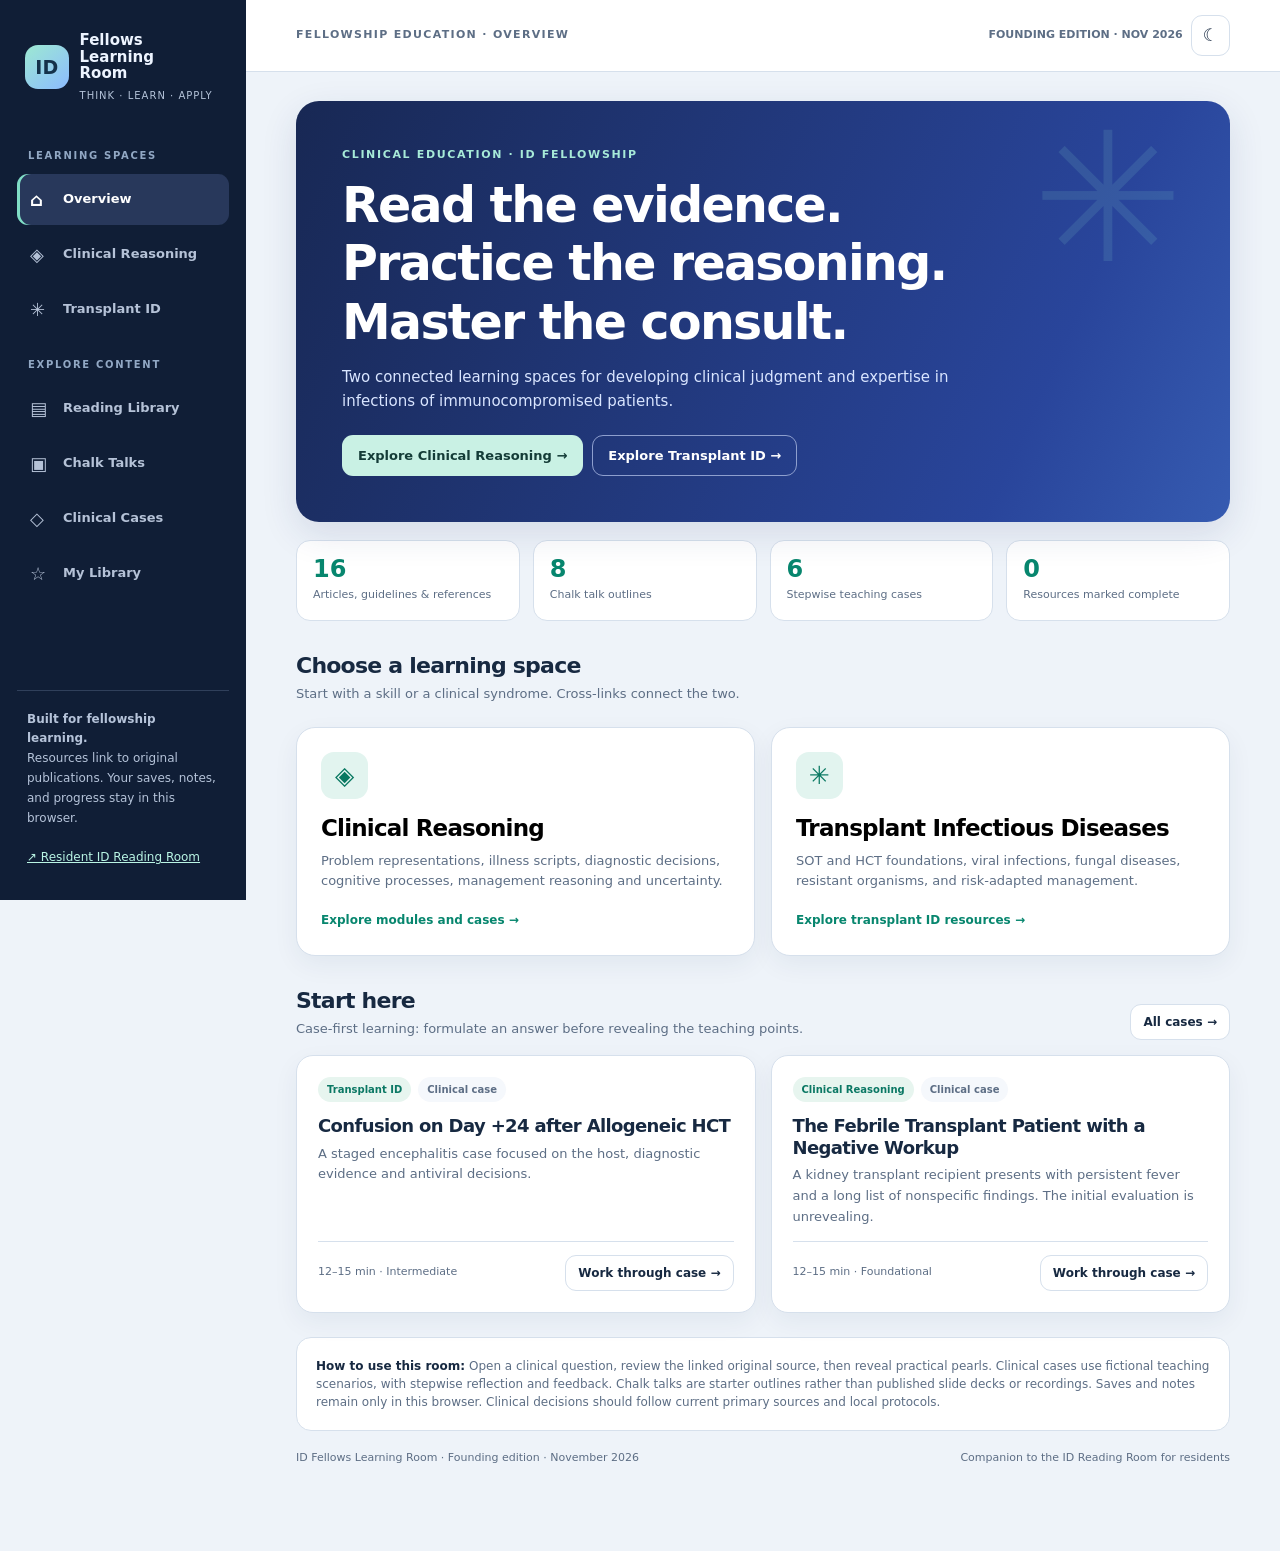
==== fellows/index.html @ 575042a5 "Add initial ID Fellows Learning Room with clinical reasoning and transplant ID" ====
<!doctype html>
<html lang="en">
<head>
<meta charset="utf-8"><meta name="viewport" content="width=device-width,initial-scale=1">
<meta name="description" content="An interactive clinical reasoning and transplant infectious diseases learning room for ID fellows.">
<meta name="color-scheme" content="light dark">
<title>ID Fellows Learning Room</title>
<style>
:root{--bg:#eef3f9;--card:#fff;--soft:#f5f8fc;--line:#d6e0ec;--ink:#172941;--muted:#5d6e85;--navy:#101e36;--nav2:#28385b;--blue:#3656d7;--green:#07866e;--shadow:0 9px 26px rgba(24,48,91,.06);color-scheme:light}
body.dark{--bg:#0b1424;--card:#14233a;--soft:#1b2d46;--line:#2e415c;--ink:#f0f6ff;--muted:#adbbce;--blue:#a7b7ff;--green:#76d9c3;color-scheme:dark}
*{box-sizing:border-box}body{margin:0;background:var(--bg);color:var(--ink);font:15px/1.5 ui-sans-serif,system-ui,-apple-system,"Segoe UI",sans-serif}
button,input,select,textarea{font:inherit}button{cursor:pointer}button:focus-visible,a:focus-visible,input:focus-visible,select:focus-visible,textarea:focus-visible{outline:3px solid #e9aa39;outline-offset:3px}a{color:inherit;text-decoration:none}p{line-height:1.6}h1,h2,h3{line-height:1.2;letter-spacing:-.035em}small,.muted{color:var(--muted)}.app{display:flex;min-height:100vh}
nav.sidebar{position:sticky;top:0;height:100vh;overflow-y:auto;width:246px;flex:0 0 246px;background:var(--navy);color:#edf4ff;padding:28px 17px;display:flex;flex-direction:column}
.brand{display:flex;align-items:center;gap:11px;padding:4px 8px 25px}.brandmark{display:grid;place-items:center;width:44px;height:44px;border-radius:13px;background:linear-gradient(140deg,#9de9d2,#8cbbff);color:#15324a;font-size:19px;font-weight:900}.brand strong{font-size:15px;display:block;line-height:1.1}.brand small{display:block;font-size:10px;letter-spacing:.1em;margin-top:6px;color:#b4c3d9}.navcap{margin:20px 11px 9px;font-size:10px;color:#92a8c4;text-transform:uppercase;letter-spacing:.17em;font-weight:850}.navbtn{display:flex;align-items:center;gap:12px;padding:12px 13px;border:0;border-radius:11px;background:transparent;color:#b5c2d7;width:100%;text-align:left;margin:2px 0;font-weight:650;font-size:13px}.navbtn:hover{background:#1c304d;color:#fff}.navbtn.active{background:var(--nav2);color:#fff;box-shadow:inset 3px 0 0 #80dec6}.navbtn .ico{font-size:18px;width:21px}.sidefoot{margin-top:auto;border-top:1px solid #30405b;padding:19px 10px 4px;color:#b5c3d9;font-size:12px;line-height:1.65}.sidefoot a{color:#b9f5e4;text-decoration:underline}
.main{min-width:0;flex:1}.topbar{height:72px;display:flex;align-items:center;justify-content:space-between;padding:0 clamp(20px,4vw,50px);background:var(--card);border-bottom:1px solid var(--line);gap:12px}.overline{font-size:11px;letter-spacing:.12em;text-transform:uppercase;font-weight:850;color:var(--muted)}.topright{display:flex;gap:8px;align-items:center}.btn{border:1px solid transparent;border-radius:11px;background:#3258d7;color:white;padding:10px 15px;min-height:40px;font-weight:750;font-size:13px;display:inline-flex;align-items:center;gap:7px;justify-content:center}.btn:hover{filter:brightness(1.07)}.btn.secondary{background:var(--card);color:var(--ink);border-color:var(--line)}.btn.mint{background:#c9f1e4;color:#143c37}.btn.small{font-size:12px;padding:8px 12px;min-height:35px}.iconbtn{padding:7px 11px;background:var(--card);border:1px solid var(--line);color:var(--ink);border-radius:11px;font-size:17px}.content{max-width:1400px;margin:auto;padding:29px clamp(20px,4vw,50px) 85px}
.hero{border-radius:23px;padding:clamp(28px,4vw,46px);background:linear-gradient(114deg,#182854,#29459b 78%,#365bb1);color:#fff;position:relative;overflow:hidden;box-shadow:0 12px 36px rgba(30,48,105,.12)}.hero:after{content:"✳";font-size:180px;position:absolute;right:5%;top:2%;color:rgba(145,241,211,.12);line-height:1}.hero>*{position:relative;z-index:1}.eyebrow{font-size:11px;text-transform:uppercase;letter-spacing:.15em;font-weight:800;color:#a7ead8}.hero h1{font-size:clamp(30px,4vw,49px);margin:13px 0 12px;max-width:710px}.hero p{color:#d9e5ff;font-size:15px;max-width:640px;margin:0 0 22px}.hero .actions{display:flex;gap:9px;flex-wrap:wrap}.sectionhead{display:flex;align-items:flex-end;justify-content:space-between;gap:12px;margin:32px 0 15px}.sectionhead h2{margin:0;font-size:22px}.sectionhead p{margin:5px 0 0;font-size:13px;color:var(--muted)}.tracks{display:grid;grid-template-columns:repeat(2,minmax(0,1fr));gap:16px;margin-top:22px}.track{background:var(--card);border:1px solid var(--line);border-radius:19px;padding:24px;text-align:left;box-shadow:var(--shadow)}.track:hover,.item:hover{border-color:#8bd3c4;transform:translateY(-2px)}.track .symbol{display:grid;place-items:center;border-radius:13px;background:#e2f4ef;color:#087861;width:47px;height:47px;font-size:25px;margin-bottom:16px}.track h2{margin:0 0 8px;font-size:23px}.track p{margin:0 0 16px;font-size:13px;color:var(--muted)}.track span.last{font-size:12px;font-weight:750;color:var(--green)}
.quick{display:grid;grid-template-columns:repeat(4,minmax(0,1fr));gap:13px;margin-top:18px}.quick .q{border:1px solid var(--line);background:var(--card);border-radius:14px;padding:16px}.q strong{font-size:24px;display:block;color:var(--green);line-height:1}.q small{font-size:11px;display:block;margin-top:6px}.grid{display:grid;grid-template-columns:repeat(2,minmax(0,1fr));gap:15px}.item{background:var(--card);border:1px solid var(--line);border-radius:17px;padding:21px;display:flex;flex-direction:column;box-shadow:var(--shadow);transition:.15s}.tags{display:flex;flex-wrap:wrap;gap:7px;align-items:center}.tag{font-size:10px;font-weight:800;border-radius:30px;background:#e7f5ef;color:#0b7864;padding:5px 9px}.tag.neutral{background:var(--soft);color:var(--muted)}body.dark .tag{background:#164439;color:#a3e9d5}body.dark .tag.neutral{background:#273953;color:#bdcde3}.item h3{font-size:18px;margin:13px 0 7px}.item p{font-size:13px;color:var(--muted);margin:0 0 13px;flex:1}.item .bottom{padding-top:13px;border-top:1px solid var(--line);display:flex;align-items:center;justify-content:space-between;gap:10px}.item .bottom small{font-size:11px}.item .bottom button{white-space:nowrap}.pagehead{margin:7px 0 24px}.pagehead h1{font-size:34px;margin:8px 0}.pagehead p{font-size:14px;color:var(--muted);max-width:750px}.toolbar{background:var(--card);border:1px solid var(--line);border-radius:15px;padding:14px;display:flex;flex-wrap:wrap;gap:10px;margin:0 0 18px}.search{min-width:200px;flex:1;background:var(--soft);border:1px solid var(--line);border-radius:10px;padding:11px 13px;color:var(--ink)}select{background:var(--card);border:1px solid var(--line);border-radius:10px;padding:10px;color:var(--ink);max-width:100%}.topiclist{display:flex;gap:9px;flex-wrap:wrap;margin:0 0 19px}.topicpill{border:1px solid var(--line);border-radius:999px;padding:8px 12px;background:var(--card);color:var(--ink);font-size:12px;font-weight:700}.topicpill.active{border-color:#87d8c6;background:#e0f4ee;color:#096a59}.notice{background:var(--card);border:1px solid var(--line);border-radius:15px;padding:19px;margin-top:24px;font-size:12px;color:var(--muted)}.notice strong{color:var(--ink)}.foot{display:flex;gap:10px;justify-content:space-between;margin-top:19px;font-size:11px;color:var(--muted);flex-wrap:wrap}
.overlay{position:fixed;inset:0;background:rgba(8,17,34,.66);z-index:80;display:none;align-items:center;justify-content:center;padding:16px}.overlay.show{display:flex}.dialog{width:min(790px,100%);max-height:94vh;display:flex;flex-direction:column;overflow:hidden;background:var(--card);border-radius:23px;border:1px solid var(--line);box-shadow:0 26px 90px rgba(0,0,0,.25)}.dialoghead{display:flex;justify-content:space-between;gap:14px;padding:23px 26px;border-bottom:1px solid var(--line)}.dialoghead h2{font-size:25px;margin:10px 0 0}.close{align-self:flex-start;background:var(--soft);color:var(--ink);font-size:22px;border:1px solid var(--line);border-radius:10px;width:38px;height:38px}.dialogbody{padding:25px 26px;overflow:auto}.dialogfoot{padding:14px 26px;display:flex;gap:9px;flex-wrap:wrap;border-top:1px solid var(--line)}.dialogfoot .push{flex:1}.boxnote{border-left:4px solid #4a68de;background:var(--soft);padding:17px 18px;margin:0 0 18px;border-radius:10px}.boxnote strong{color:var(--green);display:block;margin-bottom:6px;font-size:11px;text-transform:uppercase;letter-spacing:.1em}.boxnote p{margin:0;font-size:14px;color:var(--ink);font-weight:660}.subsection{margin:18px 0}.subsection h3{font-size:15px;margin:0 0 8px}.subsection p,.subsection li{font-size:13px;color:var(--muted);line-height:1.7}.pearl{padding:16px 18px;border:1px solid #9cdbcf;border-radius:13px;background:var(--soft);margin:13px 0}.pearl p{margin:6px 0;font-size:13px}.answer{white-space:pre-wrap;background:var(--soft);border:1px solid var(--line);padding:17px;border-radius:13px;font-size:14px;line-height:1.7;margin-top:14px}.caseinfo{font-size:14px;line-height:1.7;color:var(--ink);margin:12px 0 18px}.notes{display:block;width:100%;min-height:90px;resize:vertical;border:1px solid var(--line);background:var(--soft);color:var(--ink);padding:12px;border-radius:11px;margin-top:8px}.hint{font-size:11px;color:var(--muted);margin-top:7px}.empty{border:1px dashed var(--line);border-radius:14px;background:var(--card);padding:30px;color:var(--muted);grid-column:1/-1;text-align:center}.mobilemenu{display:none}ul{padding-left:22px}
@media(max-width:1050px){nav.sidebar{width:206px;flex-basis:206px}.quick{grid-template-columns:repeat(2,1fr)}}
@media(max-width:760px){nav.sidebar{position:fixed;z-index:40;left:0;transform:translateX(-100%);transition:transform .2s;width:260px;box-shadow:10px 0 40px #0c183065}nav.sidebar.open{transform:translateX(0)}.mobilemenu{display:inline-flex}.topbar{height:65px}.grid,.tracks{grid-template-columns:1fr}.content{padding:21px 17px 70px}.dialoghead,.dialogbody,.dialogfoot{padding:17px}.topbar .overline{font-size:10px}.hero h1{font-size:31px}.quick{gap:9px}.q{padding:13px}.pagehead h1{font-size:29px}}
</style>
</head>
<body>
<div class="app">
<nav class="sidebar" id="sidebar" aria-label="Main navigation">
 <a class="brand" href="#" data-nav="home"><span class="brandmark">ID</span><span><strong>Fellows Learning<br>Room</strong><small>THINK · LEARN · APPLY</small></span></a>
 <div class="navcap">Learning spaces</div>
 <button class="navbtn active" data-nav="home"><span class="ico">⌂</span>Overview</button>
 <button class="navbtn" data-nav="cr"><span class="ico">◈</span>Clinical Reasoning</button>
 <button class="navbtn" data-nav="tid"><span class="ico">✳</span>Transplant ID</button>
 <div class="navcap">Explore content</div>
 <button class="navbtn" data-nav="library"><span class="ico">▤</span>Reading Library</button>
 <button class="navbtn" data-nav="talks"><span class="ico">▣</span>Chalk Talks</button>
 <button class="navbtn" data-nav="cases"><span class="ico">◇</span>Clinical Cases</button>
 <button class="navbtn" data-nav="saved"><span class="ico">☆</span>My Library</button>
 <div class="sidefoot"><strong>Built for fellowship learning.</strong><br>Resources link to original publications. Your saves, notes, and progress stay in this browser.<br><br><a href="../" target="_blank" rel="noopener">↗ Resident ID Reading Room</a></div>
</nav>
<div class="main">
 <header class="topbar">
  <div style="display:flex;align-items:center;gap:12px"><button class="iconbtn mobilemenu" id="menu" aria-label="Open menu">☰</button><span class="overline" id="toplabel">Fellowship education · Overview</span></div>
  <div class="topright"><span class="overline" style="letter-spacing:0">FOUNDING EDITION · NOV 2026</span><button class="iconbtn" id="theme" aria-label="Toggle light or dark mode" title="Toggle theme">☾</button></div>
 </header>
 <main class="content" id="content"></main>
</div>
</div>
<div class="overlay" id="overlay" role="presentation"><section class="dialog" role="dialog" aria-modal="true" aria-labelledby="modaltitle"><header class="dialoghead"><div><div class="tags" id="modaltags"></div><h2 id="modaltitle"></h2></div><button class="close" id="close" aria-label="Close">×</button></header><div class="dialogbody" id="modalbody"></div><footer class="dialogfoot" id="modalfoot"></footer></section></div>
<script>
(function(){
"use strict";
var R=[
{id:"r1",track:"cr",type:"Article",topic:"Foundations",title:"Educational Strategies to Promote Clinical Diagnostic Reasoning",source:"NEJM · Bowen · 2006",year:"2006",url:"https://www.nejm.org/doi/full/10.1056/nejmra054782",question:"How can clinical teachers make diagnostic reasoning visible during rounds?",mission:"Identify two ways to surface an expert's thought process rather than just provide the final diagnosis.",pearls:["Teaching the answer is not the same as teaching the reasoning that led to it.","Ask learners to make discriminating findings and hypothesis updates explicit."]},
{id:"r2",track:"cr",type:"Article",topic:"Problem representation",title:"Teaching Clinical Reasoning: A Case-Based Illness Script Worksheet Approach",source:"MedEdPORTAL · 2019",year:"2019",url:"https://pmc.ncbi.nlm.nih.gov/articles/PMC6464440/",question:"What makes a one-liner useful for generating a differential rather than just summarizing data?",mission:"Look for the use of semantic qualifiers and how an illness-script worksheet changes case discussion.",pearls:["Use qualifiers such as acute versus subacute, focal versus diffuse, and immunocompetent versus immunocompromised.","A strong problem representation prioritizes discriminating information over exhaustive detail."]},
{id:"r3",track:"cr",type:"Article",topic:"Teaching reasoning",title:"Teaching Clinical Reasoning: Principles from the Literature",source:"Korean Journal of Medical Education · 2024",year:"2024",url:"https://pmc.ncbi.nlm.nih.gov/articles/PMC11150937/",question:"Which teaching strategies are likely to improve reasoning beyond simply naming cognitive biases?",mission:"Choose one teaching strategy to test during your next transplant consult discussion.",pearls:["Clinical knowledge and repeated, feedback-rich practice both matter.","The educational task is to build usable mental models, not merely memorize bias terminology."]},
{id:"r4",track:"cr",type:"Article",topic:"Management reasoning",title:"Reasoning on Rounds, Volume 2: A Framework for Teaching Management Reasoning",source:"Journal of General Internal Medicine · 2025",year:"2025",url:"https://pmc.ncbi.nlm.nih.gov/articles/PMC12045913/",question:"How does choosing a management plan differ from naming the most likely diagnosis?",mission:"Identify tradeoffs, patient preferences, action thresholds, and opportunities to reassess.",pearls:["Management reasoning includes comparing actions, risks, feasibility and monitoring.","A good management plan states both what to do now and what finding would change it."]},
{id:"r5",track:"cr",type:"Article",topic:"Foundations",title:"Clinical Reasoning in Real-World Practice: A Primer",source:"Postgraduate Medical Journal · 2025",year:"2025",url:"https://doi.org/10.1093/postmj/qgae079",question:"Where does pattern recognition help, and where might it fail in an unusual ID consult?",mission:"Compare analytic and nonanalytic reasoning using an atypical opportunistic infection.",pearls:["Illness scripts become more useful with diverse clinical experience.","When the presentation is atypical or stakes are high, deliberately broaden and test competing hypotheses."]},
{id:"r6",track:"cr",type:"Article",topic:"Teaching reasoning",title:"Consensus on the Content of Clinical Reasoning Curricula",source:"Medical Teacher · 2020",year:"2020",url:"https://doi.org/10.1080/0142159X.2020.1842343",question:"What skills deserve explicit teaching, not just exposure during clinical work?",mission:"Look for recommendations about illness scripts, structured reflection, and cases with feedback.",pearls:["Practice cases and feedback are important tools for reasoning development.","Teaching reasoning should cover knowledge structures and how decisions are revisited, not only cognitive biases."]},
{id:"t1",track:"tid",type:"Guideline",topic:"CMV",title:"Fourth International Consensus Guidelines on CMV in Solid Organ Transplantation",source:"Transplantation · 2025",year:"2025",url:"https://pmc.ncbi.nlm.nih.gov/articles/PMC12180710/",question:"How should prevention, viral-load interpretation, and treatment be personalized for a high-risk transplant recipient?",mission:"Focus on prophylaxis versus preemptive approaches, resistance evaluation and site-specific laboratory thresholds.",pearls:["CMV prevention strategy depends on donor/recipient serostatus, organ type and degree of immunosuppression.","A viral-load threshold should not be copied blindly between assays or transplant programs."]},
{id:"t2",track:"tid",type:"Guideline",topic:"BK virus",title:"Second International Consensus Guidelines on BK Polyomavirus in Kidney Transplantation",source:"Transplantation · 2024",year:"2024",url:"https://pmc.ncbi.nlm.nih.gov/articles/PMC11335089/",question:"How do you act on BK DNAemia while balancing the risk of rejection?",mission:"Focus on screening, interpretation of persistent DNAemia, and stepwise immunosuppression reduction.",pearls:["Plasma screening and trends help identify patients at risk for BK nephropathy.","Reduction of immunosuppression is central to management; reassessment must consider graft function and rejection risk."]},
{id:"t3",track:"tid",type:"Guideline",topic:"HCT / Neutropenia",title:"ECIL-10: Empiric and Targeted Antibiotics in Febrile Neutropenia",source:"Lancet Infectious Diseases · 2026",year:"2026",url:"https://pubmed.ncbi.nlm.nih.gov/41314221/",question:"When does febrile neutropenia require broader empiric coverage, and when can therapy be narrowed?",mission:"Identify how stability, prior resistant organisms and local epidemiology guide initial therapy.",pearls:["Choice of empiric therapy is risk-adapted, not one broad-spectrum regimen for every patient.","Reassess antibiotic breadth and duration as stability, cultures and alternative diagnoses evolve."]},
{id:"t4",track:"tid",type:"Handbook",topic:"HCT / Viruses",title:"Viral Infections after HCT and Cellular Therapy",source:"EBMT Handbook · 2024",year:"2024",url:"https://www.ncbi.nlm.nih.gov/books/NBK608315/",question:"How does immune reconstitution change viral infection risks following HCT?",mission:"Compare herpesvirus and respiratory-virus risks across the post-transplant course.",pearls:["Post-HCT timing is a starting hypothesis, not an absolute rule.","Conditioning, GVHD treatment and cellular immune recovery alter infection risk."]},
{id:"t5",track:"tid",type:"Guideline",topic:"HHV-6",title:"ECIL Guidance on HHV-6 after Hematopoietic Cell Transplantation",source:"Haematologica · 2019",year:"2019",url:"https://pmc.ncbi.nlm.nih.gov/articles/PMC6821622/",question:"What findings support HHV-6 encephalitis, and when might PCR mislead?",mission:"Review the clinical syndrome, CSF testing, and chromosomally integrated HHV-6.",pearls:["Clinical context and CNS findings matter when interpreting HHV-6 PCR.","Chromosomally integrated HHV-6 can complicate interpretation of high DNA levels."]},
{id:"t6",track:"tid",type:"Guideline",topic:"Fungal infections",title:"AST-IDCOP: Invasive Aspergillosis in Solid-Organ Transplant Recipients",source:"Clinical Transplantation · 2019",year:"2019",url:"https://pubmed.ncbi.nlm.nih.gov/30900296/",question:"What changes in diagnosing invasive aspergillosis in a lung transplant recipient?",mission:"Compare transplant-specific risk, diagnostic tests and antifungal interaction considerations.",pearls:["The sensitivity and meaning of fungal diagnostics vary by host and specimen.","Always review interactions between mold-active azoles and calcineurin inhibitors."]},
{id:"t7",track:"tid",type:"Guideline",topic:"PJP",title:"AST-IDCOP: Pneumocystis in Solid-Organ Transplantation",source:"Clinical Transplantation · 2019",year:"2019",url:"https://pubmed.ncbi.nlm.nih.gov/31077616/",question:"How do prophylaxis history and intensity of immunosuppression change your PJP differential?",mission:"Review diagnosis, prevention and the challenges of breakthrough respiratory illness.",pearls:["Review actual prophylaxis exposure and adherence, not just its presence on a medication list.","PJP risk can increase with augmented immunosuppression or rejection treatment."]},
{id:"t8",track:"tid",type:"Trial",topic:"CMV",title:"Letermovir versus Valganciclovir in High-Risk Kidney Transplant Recipients",source:"JAMA · 2023 randomized clinical trial",year:"2023",url:"https://pmc.ncbi.nlm.nih.gov/articles/PMC10245286/",question:"When is letermovir an evidence-supported alternative for CMV prophylaxis?",mission:"Review the D+/R− kidney transplant population, noninferiority outcome, and hematologic toxicity.",pearls:["This trial studied prophylaxis in D+/R− kidney transplant recipients, not treatment of active CMV disease.","Generalization to other transplant groups requires separate evidence and context."]},
{id:"t9",track:"tid",type:"Guideline",topic:"Resistant bacteria",title:"IDSA 2026 Guidance: Antimicrobial-Resistant Gram-Negative Infections",source:"IDSA · updated July 2026",year:"2026",url:"https://www.idsociety.org/practice-guideline/amr-guidance/",question:"How should prior resistance, infection source and drug exposure inform therapy in transplant recipients?",mission:"Compare evidence-based treatment choices for ESBL, AmpC, CRE and difficult-to-treat Pseudomonas.",pearls:["Interpret susceptibility in the context of infection source, drug exposure and patient physiology.","Distinguish infection from colonization before escalating to reserve agents."]},
{id:"t10",track:"tid",type:"Guideline",topic:"Respiratory viruses",title:"ECIL-10: Community-Acquired Respiratory Viruses in HCT and Hematologic Malignancy",source:"Lancet Infectious Diseases · 2025",year:"2025",url:"https://pubmed.ncbi.nlm.nih.gov/40885198/",question:"How should respiratory viral testing and management differ in a severely immunocompromised host?",mission:"Focus on diagnosis, infection control and patient-specific treatment decisions.",pearls:["Degree and type of immune suppression matter more than a generic immunocompromised label.","Infection-control and diagnostic decisions are integral to management, not afterthoughts."]}
];
var C=[
{id:"c1",track:"cr",topic:"Problem representation",title:"The Febrile Transplant Patient with a Negative Workup",difficulty:"Foundational",time:"12–15 min",intro:"A kidney transplant recipient presents with persistent fever and a long list of nonspecific findings. The initial evaluation is unrevealing.",steps:[
{info:"A 56-year-old, 5 months after kidney transplant, has 9 days of fever, fatigue, and mild diarrhea. He received T-cell–depleting treatment for rejection 4 weeks ago. Routine blood cultures are negative.",prompt:"Create a one-sentence problem representation. What features most change the pretest probability?",feedback:"The transplant type, post-transplant interval, recent augmented immunosuppression and syndrome are more discriminating than the list of routine negative tests."},
{info:"CT chest is unrevealing. CMV plasma PCR is detected at a low level. Diarrhea persists.",prompt:"Generate competing explanations and decide what this result does—and does not—establish.",feedback:"A positive plasma assay can support CMV infection but does not automatically prove tissue-invasive disease. Consider medication toxicity, other infections and the possible role of tissue assessment."},
{info:"The patient remains stable. The team asks whether to treat empirically, seek endoscopy, or observe.",prompt:"Articulate your testing and treatment thresholds and a contingency plan.",feedback:"Make explicit the consequences of delayed treatment, the strength of the evidence, feasibility of tissue diagnosis and how the plan changes if the patient worsens."}]},
{id:"c2",track:"cr",topic:"Diagnostic thresholds",title:"One Positive Test, Two Plausible Diagnoses",difficulty:"Intermediate",time:"10–12 min",intro:"A diagnostic test returns positive, but the patient does not fit the expected illness script.",steps:[
{info:"An HCT recipient with diarrhea has a positive stool PCR for an enteric organism. Symptoms began immediately after a new medication.",prompt:"Before anchoring on infection, what key details and alternative explanations matter?",feedback:"Interpret a positive molecular result against the syndrome, testing indication, background colonization and noninfectious causes."},
{info:"Symptoms persist after the medication is stopped. The patient is hemodynamically stable.",prompt:"What additional data would change the probability sufficiently to test, treat, or stop testing?",feedback:"Look for discriminating evidence: timing, severity, exposures, stool characteristics, endoscopic clues and the effect of further immunosuppression."},
{info:"A senior colleague argues that the positive test is enough.",prompt:"How would you communicate uncertainty without being indecisive?",feedback:"State the leading possibilities, what the test does and does not prove, your chosen action, and a scheduled reassessment point."}]},
{id:"c3",track:"cr",topic:"Management reasoning",title:"Broadening Antibiotics: What Decision Are We Solving?",difficulty:"Advanced",time:"12–15 min",intro:"A complicated febrile-neutropenia consultation where the diagnosis is uncertain but decisions cannot wait.",steps:[
{info:"An adult receiving induction chemotherapy has ANC <100, fever and stable blood pressure after 48 hours of antipseudomonal beta-lactam therapy. Cultures remain negative.",prompt:"Separate diagnostic reasoning from management reasoning. What decision must be made today?",feedback:"Distinguish identifying the cause of fever from selecting a safe treatment strategy given risks, existing coverage and clinical trajectory."},
{info:"The patient has no previous resistant isolates, no focal findings, and no new instability.",prompt:"What would justify escalation, and what would justify continued observation?",feedback:"Persistent fever alone is not equivalent to microbiologic failure. Assess stability, resistance risk, new localizing evidence and adverse effects."},
{info:"The attending asks for your plan in 30 seconds.",prompt:"Deliver a plan, rationale, and explicit triggers for changing it.",feedback:"State a specific action and monitoring window, and define concrete changes that would trigger repeat cultures, imaging or altered therapy."}]},
{id:"c4",track:"tid",topic:"HHV-6",title:"Confusion on Day +24 after Allogeneic HCT",difficulty:"Intermediate",time:"12–15 min",intro:"A staged encephalitis case focused on the host, diagnostic evidence and antiviral decisions.",steps:[
{info:"A 42-year-old on day +24 after allogeneic HCT develops short-term memory loss and confusion. MRI shows medial temporal signal changes.",prompt:"Name the top diagnostic hypotheses and the features that support or oppose each.",feedback:"A limbic encephalitis syndrome after HCT raises concern for HHV-6B, but HSV, metabolic causes, medication toxicity and seizures remain important."},
{info:"CSF HHV-6 DNA is detected. EEG shows temporal abnormalities.",prompt:"What else must you consider before assigning causality to the PCR?",feedback:"Evaluate clinical and imaging concordance, alternative causes, assay context and the possibility of chromosomally integrated HHV-6."},
{info:"The patient has impaired renal function and profound cytopenias.",prompt:"Explain the tradeoffs behind antiviral selection and monitoring.",feedback:"Treatment choices require attention to the risks of nephrotoxicity and marrow suppression, alongside neurologic urgency and virologic context."}]},
{id:"c5",track:"tid",topic:"CMV",title:"Breakthrough CMV after Kidney Transplantation",difficulty:"Intermediate",time:"12–15 min",intro:"A CMV prevention, diagnosis and management case with deliberate decision checkpoints.",steps:[
{info:"A CMV D+/R− kidney recipient develops fever and gastrointestinal symptoms soon after completing prophylaxis.",prompt:"How does donor/recipient serostatus shape your differential and next steps?",feedback:"D+/R− status signals higher risk of CMV. Evaluate syndrome, viral load, prior antiviral exposure and evidence for end-organ disease."},
{info:"CMV DNAemia is present and rising; the patient has leukopenia.",prompt:"What makes management more complex, and what data would guide antiviral choice?",feedback:"Consider severity, absorption, kidney function, treatment versus prophylaxis dosing, marrow toxicity and whether resistance testing is indicated."},
{info:"The team considers switching to letermovir for active disease.",prompt:"How would you appraise this proposal based on trial populations and available guidance?",feedback:"Evidence for letermovir prophylaxis cannot be automatically extrapolated to monotherapy for established CMV disease. Refer to treatment guidance and patient-specific constraints."}]},
{id:"c6",track:"tid",topic:"Fungal infections",title:"Pulmonary Nodules in Prolonged Neutropenia",difficulty:"Advanced",time:"15–18 min",intro:"Distinguish invasive molds using the host, imaging, specimens and dynamic hypothesis updating.",steps:[
{info:"A 49-year-old with AML and ANC near zero for 18 days has persistent fever and several new peripheral lung nodules.",prompt:"Build a prioritized differential before ordering more testing.",feedback:"Consider invasive aspergillosis, mucormycosis, fusariosis and nonfungal explanations; refine with prophylaxis history, exposures, exam and radiology."},
{info:"The patient develops several tender skin lesions. Bronchoscopy is being considered.",prompt:"What specimens and clinical features could help distinguish invasive mold etiologies?",feedback:"Skin lesions can offer an accessible biopsy site. Blood-culture yield, tissue histopathology and species-level identification differ among molds."},
{info:"A mold is identified while the patient is on prophylaxis.",prompt:"Construct a management plan including antifungal exposure, interactions and source of diagnostic certainty.",feedback:"Breakthrough disease requires review of the prophylactic agent, drug levels when appropriate, organism susceptibility, immunosuppression and the value of tissue diagnosis."}]}
];
var T=[
{id:"k1",track:"cr",title:"The One-Liner That Changes Your Differential",topic:"Problem representation",time:"7 min",goal:"Move from a chronological case summary to a discriminating problem representation.",outline:["Start with a 30-second deliberately overloaded case.","Circle semantic qualifiers: tempo, host, syndrome, exposures.","Rewrite the representation in one sentence.","Use the revised sentence to rank three diagnoses.","Repeat after one new finding changes the evidence."]},
{id:"k2",track:"cr",title:"Illness Scripts: Building an ID Diagnostic Library",topic:"Illness scripts",time:"8 min",goal:"Contrast multiple diagnoses through enabling conditions, pathophysiology and expected findings.",outline:["Define an illness script and knowledge encapsulation.","Compare three causes of pulmonary nodules in HCT.","Identify expected and unexpected findings.","Show how scripts evolve as evidence accumulates."]},
{id:"k3",track:"cr",title:"Testing and Treatment Thresholds",topic:"Diagnostic thresholds",time:"8 min",goal:"Explain why 'more testing' is not always the optimal next action.",outline:["Define pretest probability in a familiar consult.","Contrast a low-harm test with a risky treatment.","Map test, treat and no-action thresholds conceptually.","Apply the model to possible CMV colitis."]},
{id:"k4",track:"cr",title:"Management Reasoning Under Uncertainty",topic:"Management reasoning",time:"10 min",goal:"Build plans with actions, tradeoffs and explicit reassessment triggers.",outline:["Separate diagnosis from decision.","Identify patient goals, immediate risks and available choices.","Construct a conditional management plan.","Practice a 30-second consult recommendation."]},
{id:"k5",track:"tid",title:"The Transplant Infection Timeline",topic:"Foundations",time:"10 min",goal:"Use post-transplant timing alongside the net state of immunosuppression.",outline:["Distinguish early, intermediate and late post-SOT periods.","Overlay induction, rejection treatment and prophylaxis.","Contrast SOT with HCT immune reconstitution.","Apply the risk map to three short vignettes."]},
{id:"k6",track:"tid",title:"CMV: Prophylaxis, Preemptive Therapy and Disease",topic:"CMV",time:"10 min",goal:"Make practical CMV prevention and treatment decisions using host risk.",outline:["Start with D/R serostatus.","Contrast prophylaxis and preemptive strategies.","Interpret DNAemia in clinical context.","Distinguish prevention from treatment and discuss resistance."]},
{id:"k7",track:"tid",title:"Fungal Nodules in Neutropenia",topic:"Fungal infections",time:"9 min",goal:"Use pulmonary and skin findings to narrow the differential for mold infection.",outline:["Begin with an immunocompromised-host problem representation.","Compare aspergillosis, mucormycosis and fusariosis.","Choose specimens to reduce uncertainty.","Review antifungal drug interactions and reassessment."]},
{id:"k8",track:"tid",title:"Encephalopathy after HCT",topic:"HHV-6",time:"8 min",goal:"Build a high-stakes differential and correctly interpret HHV-6 testing.",outline:["Frame the limbic encephalitis syndrome.","Discuss timing, CSF PCR and MRI.","Address chromosomally integrated HHV-6.","Discuss antiviral toxicity tradeoffs."]}
];
var topics={cr:["Foundations","Problem representation","Illness scripts","Diagnostic thresholds","Management reasoning","Teaching reasoning"],tid:["Foundations","CMV","BK virus","HCT / Neutropenia","HCT / Viruses","HHV-6","Fungal infections","PJP","Resistant bacteria","Respiratory viruses"]};
var state={page:"home",search:"",type:"All",track:"All",topic:"All",saved:load("saved",[]),done:load("done",[]),notes:load("notes",{}),theme:load("theme","light"),modal:null,step:0,revealed:false};
var $=function(s){return document.querySelector(s)};var esc=function(s){return String(s==null?"":s).replace(/[&<>"']/g,function(c){return {"&":"&amp;","<":"&lt;",">":"&gt;",'"':"&quot;","'":"&#39;"}[c]})};
function load(k,fallback){try{var v=JSON.parse(localStorage.getItem("fellowsRoom_"+k));return v==null?fallback:v}catch(e){return fallback}}
function persist(k,v){try{localStorage.setItem("fellowsRoom_"+k,JSON.stringify(v))}catch(e){}}
function isSaved(id){return state.saved.indexOf(id)>=0}function isDone(id){return state.done.indexOf(id)>=0}
function toggle(key,id){var a=state[key];var i=a.indexOf(id);i>=0?a.splice(i,1):a.push(id);persist(key,a);if(state.modal)openItem(state.modal.kind,state.modal.id,true);else render()}
function trackname(t){return t==="cr"?"Clinical Reasoning":"Transplant ID"}function typeIcon(type){return {"Article":"↗","Guideline":"▤","Trial":"◷","Handbook":"▦"}[type]||"◈"}
function elCard(item,kind){var details=kind==="resource"?item.question:kind==="case"?item.intro:item.goal;var date=kind==="resource"?item.source:kind==="case"?item.time+" · "+item.difficulty:item.time+" · Teaching outline";return '<article class="item"><div class="tags"><span class="tag">'+esc(trackname(item.track))+'</span><span class="tag neutral">'+esc(kind==="resource"?item.type:kind==="case"?"Clinical case":"Chalk talk")+'</span></div><h3>'+esc(item.title)+'</h3><p>'+esc(details)+'</p><div class="bottom"><small>'+esc(date)+'</small><button class="btn small secondary" data-open="'+kind+":"+item.id+'">'+(kind==="resource"?"Open guide":kind==="case"?"Work through case":"View outline")+' →</button></div></article>'}
function buttons(){return '<button class="btn mint" data-nav="cr">Explore Clinical Reasoning →</button><button class="btn secondary" style="background:transparent;color:white;border-color:#8e9fce" data-nav="tid">Explore Transplant ID →</button>'}
function pagehead(title,desc){return '<div class="pagehead"><div class="eyebrow" style="color:var(--green)">ID FELLOWS LEARNING ROOM</div><h1>'+esc(title)+'</h1><p>'+esc(desc)+'</p></div>'}
function home(){var all=R.length+C.length+T.length;return '<section class="hero"><div class="eyebrow">Clinical education · ID fellowship</div><h1>Read the evidence. Practice the reasoning. Master the consult.</h1><p>Two connected learning spaces for developing clinical judgment and expertise in infections of immunocompromised patients.</p><div class="actions">'+buttons()+'</div></section><div class="quick"><div class="q"><strong>'+R.length+'</strong><small>Articles, guidelines & references</small></div><div class="q"><strong>'+T.length+'</strong><small>Chalk talk outlines</small></div><div class="q"><strong>'+C.length+'</strong><small>Stepwise teaching cases</small></div><div class="q"><strong>'+state.done.length+'</strong><small>Resources marked complete</small></div></div><div class="sectionhead"><div><h2>Choose a learning space</h2><p>Start with a skill or a clinical syndrome. Cross-links connect the two.</p></div></div><div class="tracks"><button class="track" data-nav="cr"><span class="symbol">◈</span><h2>Clinical Reasoning</h2><p>Problem representations, illness scripts, diagnostic decisions, cognitive processes, management reasoning and uncertainty.</p><span class="last">Explore modules and cases →</span></button><button class="track" data-nav="tid"><span class="symbol">✳</span><h2>Transplant Infectious Diseases</h2><p>SOT and HCT foundations, viral infections, fungal diseases, resistant organisms, and risk-adapted management.</p><span class="last">Explore transplant ID resources →</span></button></div><div class="sectionhead"><div><h2>Start here</h2><p>Case-first learning: formulate an answer before revealing the teaching points.</p></div><button class="btn small secondary" data-nav="cases">All cases →</button></div><div class="grid">'+elCard(C[3],"case")+elCard(C[0],"case")+'</div>'+notice()}
function notice(){return '<div class="notice"><strong>How to use this room:</strong> Open a clinical question, review the linked original source, then reveal practical pearls. Clinical cases use fictional teaching scenarios, with stepwise reflection and feedback. Chalk talks are starter outlines rather than published slide decks or recordings. Saves and notes remain only in this browser. Clinical decisions should follow current primary sources and local protocols.</div><div class="foot"><span>ID Fellows Learning Room · Founding edition · November 2026</span><span>Companion to the ID Reading Room for residents</span></div>'}
function filterbar(items,heading){var label=state.search;var trackopts=state.page==="library"||state.page==="cases"||state.page==="talks"||state.page==="saved";var types=state.page==="library"||state.page==="saved";return '<div class="toolbar"><input aria-label="Search learning resources" class="search" id="search" placeholder="Search topic, question, title, or keyword…" value="'+esc(label)+'">'+(trackopts?'<select id="trackfilter" aria-label="Filter learning space"><option value="All">Both learning spaces</option><option value="cr"'+(state.track==="cr"?" selected":"")+'>Clinical Reasoning</option><option value="tid"'+(state.track==="tid"?" selected":"")+'>Transplant ID</option></select>':'')+(types?'<select id="typefilter" aria-label="Filter resource type">'+["All","Article","Guideline","Trial","Handbook","Case","Chalk Talk"].map(function(v){return '<option'+(state.type===v?" selected":"")+'>'+v+'</option>'}).join("")+'</select>':'')+'</div>'}
function match(item,kind){if((state.page==="cr"||state.page==="tid")&&item.track!==state.page)return false;if(state.track!=="All"&&item.track!==state.track)return false;if(state.topic!=="All"&&item.topic!==state.topic)return false;if(state.type!=="All"&&(kind==="resource"?item.type:kind==="case"?"Case":"Chalk Talk")!==state.type)return false;var search=state.search.toLowerCase().trim();if(search){var blob=[item.title,item.topic,item.source||"",item.question||"",item.goal||"",item.intro||"",item.mission||""].join(" ").toLowerCase();if(blob.indexOf(search)<0)return false}return true}
function renderCollection(items,kind){if(!items.length)return '<div class="empty">No matching items. Try clearing the search or filters.</div>';return items.map(function(x){return elCard(x,kind)}).join("")}
function domain(domain){var cr=domain==="cr";var headline=cr?"Clinical Reasoning":"Transplant Infectious Diseases";var sub=cr?"Reasoning is a skill you can teach, practice, and deliberately improve. Move from representing problems to choosing actions under uncertainty.":"Use transplant type, immune deficits, timing, prophylaxis and microbiology to make high-stakes clinical decisions.";var tabs=topics[domain];var rr=R.filter(function(x){return match(x,"resource")});var cc=C.filter(function(x){return match(x,"case")});var tt=T.filter(function(x){return match(x,"talk")});return pagehead(headline,sub)+filterbar(R)+ '<div class="topiclist">'+['All'].concat(tabs).map(function(x){return '<button class="topicpill '+(state.topic===x?"active":"")+'" data-topic="'+esc(x)+'">'+esc(x)+'</button>'}).join("")+'</div><div class="sectionhead"><div><h2>Core reading & guidelines</h2><p>Original publications paired with questions and hidden clinical pearls.</p></div></div><div class="grid">'+renderCollection(rr,"resource")+'</div><div class="sectionhead"><div><h2>Practice with a clinical case</h2><p>Reveal evidence and reasoning feedback step by step.</p></div></div><div class="grid">'+renderCollection(cc,"case")+'</div><div class="sectionhead"><div><h2>Chalk talks</h2><p>Short teaching outlines ready to develop into slides or recordings.</p></div></div><div class="grid">'+renderCollection(tt,"talk")+'</div>'+notice()}
function collection(){var page=state.page;var lib=page==="library",casepage=page==="cases",talkpage=page==="talks",saved=page==="saved";var title=lib?"Reading Library":casepage?"Clinical Cases":talkpage?"Chalk Talks":"My Library";var desc=lib?"Curated original articles, consensus documents, guidelines and key trials, each framed by a clinical question.":casepage?"Staged fictional cases that reward hypothesis updating, not simply guessing the diagnosis.":talkpage?"Short, structured teaching outlines for fellowship conferences and consult teaching.":"Your bookmarked resources and completed items. Everything is saved locally in this browser.";var pairs=[];if(lib||saved)R.forEach(function(x){if(match(x,"resource")&&(!saved||isSaved(x.id)))pairs.push([x,"resource"])});if(casepage||saved)C.forEach(function(x){if(match(x,"case")&&(!saved||isSaved(x.id)))pairs.push([x,"case"])});if(talkpage||saved)T.forEach(function(x){if(match(x,"talk")&&(!saved||isSaved(x.id)))pairs.push([x,"talk"])});return pagehead(title,desc)+filterbar(R)+'<div class="grid">'+(pairs.length?pairs.map(function(p){return elCard(p[0],p[1])}).join(""):'<div class="empty">'+(saved?"Your library is empty. Use ☆ Save on an opened resource to add it.":"No matching resources.")+'</div>')+'</div>'+(saved?'<div style="margin-top:22px"><button class="btn secondary small" id="export">Export local learning data (JSON)</button></div>':'')+notice()}
function render(){document.body.classList.toggle("dark",state.theme==="dark");$("#theme").textContent=state.theme==="dark"?"☀":"☾";$("#toplabel").textContent="Fellowship education · "+({home:"Overview",cr:"Clinical Reasoning",tid:"Transplant ID",library:"Reading Library",talks:"Chalk Talks",cases:"Clinical Cases",saved:"My Library"}[state.page]);document.querySelectorAll(".navbtn").forEach(function(b){b.classList.toggle("active",b.dataset.nav===state.page)});$("#content").innerHTML=state.page==="home"?home():state.page==="cr"||state.page==="tid"?domain(state.page):collection();bindPage()}
function setPage(page){state.page=page;state.search="";state.track="All";state.topic="All";state.type="All";$("#sidebar").classList.remove("open");render();window.scrollTo(0,0)}
function bindPage(){document.querySelectorAll("[data-nav]").forEach(function(b){b.onclick=function(e){e.preventDefault();setPage(b.dataset.nav)}});document.querySelectorAll("[data-open]").forEach(function(b){b.onclick=function(){var p=b.dataset.open.split(":");openItem(p[0],p[1])}});document.querySelectorAll("[data-topic]").forEach(function(b){b.onclick=function(){state.topic=b.dataset.topic;render()}});var search=$("#search");if(search){search.oninput=function(){var a=search.selectionStart;state.search=search.value;render();var n=$("#search");n.focus();n.setSelectionRange(a,a)}}var t=$("#trackfilter");if(t)t.onchange=function(){state.track=t.value;render()};var f=$("#typefilter");if(f)f.onchange=function(){state.type=f.value;render()};var exp=$("#export");if(exp)exp.onclick=function(){var data={saved:state.saved,done:state.done,notes:state.notes,version:1};var blob=new Blob([JSON.stringify(data,null,2)],{type:"application/json"});var link=document.createElement("a");link.href=URL.createObjectURL(blob);link.download="id-fellows-learning-data.json";link.click();setTimeout(function(){URL.revokeObjectURL(link.href)},1000)}}
function modalParts(item,kind){return '<span class="tag">'+esc(trackname(item.track))+'</span><span class="tag neutral">'+esc(kind==="resource"?item.type:kind==="case"?"Clinical case":"Chalk talk")+'</span><span class="tag neutral">'+esc(item.topic)+'</span>'}
function openItem(kind,id,keepStep){var arr=kind==="resource"?R:kind==="case"?C:T;var item=arr.find(function(x){return x.id===id});if(!item)return;if(!keepStep){state.step=0;state.revealed=false}state.modal={kind:kind,id:id};$("#overlay").classList.add("show");document.body.style.overflow="hidden";$("#modaltags").innerHTML=modalParts(item,kind);$("#modaltitle").textContent=item.title;
var body="",foot='<span class="push"></span><button class="btn secondary small" id="saveitem">'+(isSaved(id)?"★ Saved":"☆ Save")+'</button><button class="btn secondary small" id="doneitem">'+(isDone(id)?"✓ Completed":"Mark complete")+'</button>';
if(kind==="resource"){body='<div class="muted" style="font-size:12px;margin-bottom:18px">'+esc(item.source)+'</div><div class="boxnote"><strong>Clinical Question</strong><p>'+esc(item.question)+'</p></div><section class="subsection"><h3>Reading mission</h3><p>'+esc(item.mission)+'</p></section><section class="subsection"><h3>Original source</h3><p>Read the publication before revealing the teaching points.</p><a class="btn" href="'+esc(item.url)+'" target="_blank" rel="noopener noreferrer">Read original source ↗</a></section><section class="subsection"><h3>Clinical Pearls</h3>'+(state.revealed?'<div class="pearl">'+item.pearls.map(function(p){return '<p>• '+esc(p)+'</p>'}).join("")+'</div>':'<p>Keep the takeaway hidden until after you have considered the clinical question or opened the source.</p>')+'<button class="btn small secondary" id="reveal">'+(state.revealed?"Hide Clinical Pearls":"Reveal Clinical Pearls")+'</button></section>';foot='<a class="btn small" href="'+esc(item.url)+'" target="_blank" rel="noopener noreferrer">Open publication ↗</a>'+foot}
else if(kind==="talk"){body='<div class="boxnote"><strong>Teaching objective</strong><p>'+esc(item.goal)+'</p></div><p class="muted">Suggested duration: '+esc(item.time)+'. This is an editable starter outline—not a slide deck, recording, or published chalk talk.</p><section class="subsection"><h3>Proposed teaching flow</h3><ol>'+item.outline.map(function(s){return '<li>'+esc(s)+'</li>'}).join("")+'</ol></section><section class="subsection"><h3>Reflection prompt</h3><p>What decision should the learner be able to make differently after this chalk talk?</p></section>'}
else {var step=item.steps[state.step];var key="case_"+id+"_"+state.step;body='<div class="muted" style="font-size:12px;margin-bottom:15px">'+esc(item.time)+' · '+esc(item.difficulty)+' · Stage '+(state.step+1)+' of '+item.steps.length+'</div><div class="caseinfo">'+esc(step.info)+'</div><div class="boxnote"><strong>Pause and Reason</strong><p>'+esc(step.prompt)+'</p></div><label for="casenote" style="font-weight:700;font-size:13px">Your working reasoning (private to this browser)</label><textarea class="notes" id="casenote" placeholder="Represent the problem, rank hypotheses, make a decision…"></textarea><div class="hint">No grading or forced answer. Feedback is available on demand.</div>'+(state.revealed?'<div class="answer"><strong>Faculty debrief</strong>\n'+esc(step.feedback)+'</div>':'<div style="margin-top:17px"><button class="btn small secondary" id="reveal">Reveal faculty debrief</button></div>')+(state.revealed?'<div style="margin-top:17px"><button class="btn small" id="nextstep">'+(state.step===item.steps.length-1?"Finish case":"Continue to next stage →")+'</button></div>':'');if(state.revealed)body+='<div style="margin-top:12px"><button class="btn small secondary" id="reveal">Hide feedback</button></div>';body+='<section class="subsection"><p class="muted">Synthetic educational scenario, not an actual patient record. Decisions shown are prompts rather than clinical orders.</p></section>'}
$("#modalbody").innerHTML=body;$("#modalfoot").innerHTML=foot;var save=$("#saveitem");save.onclick=function(){toggle("saved",id)};var done=$("#doneitem");done.onclick=function(){toggle("done",id)};var reveal=$("#reveal");if(reveal)reveal.onclick=function(){if(kind==="case"){var field=$("#casenote");if(field){state.notes["case_"+id+"_"+state.step]=field.value;persist("notes",state.notes)}}state.revealed=!state.revealed;openItem(kind,id,true)};var field=$("#casenote");if(field){var k="case_"+id+"_"+state.step;field.value=state.notes[k]||"";field.oninput=function(){state.notes[k]=field.value;persist("notes",state.notes)}}var next=$("#nextstep");if(next)next.onclick=function(){if(state.step===item.steps.length-1){if(!isDone(id)){state.done.push(id);persist("done",state.done)}closeModal();render()}else{state.step++;state.revealed=false;openItem(kind,id,true)}}}
function closeModal(){state.modal=null;$("#overlay").classList.remove("show");document.body.style.overflow=""}
$("#close").onclick=closeModal;$("#overlay").onclick=function(e){if(e.target===$("#overlay"))closeModal()};document.addEventListener("keydown",function(e){if(e.key==="Escape"&&state.modal)closeModal()});$("#menu").onclick=function(){$("#sidebar").classList.toggle("open")};$("#theme").onclick=function(){state.theme=state.theme==="light"?"dark":"light";persist("theme",state.theme);render()};document.querySelector(".brand").onclick=function(e){e.preventDefault();setPage("home")};render();
})();
</script>
</body></html>
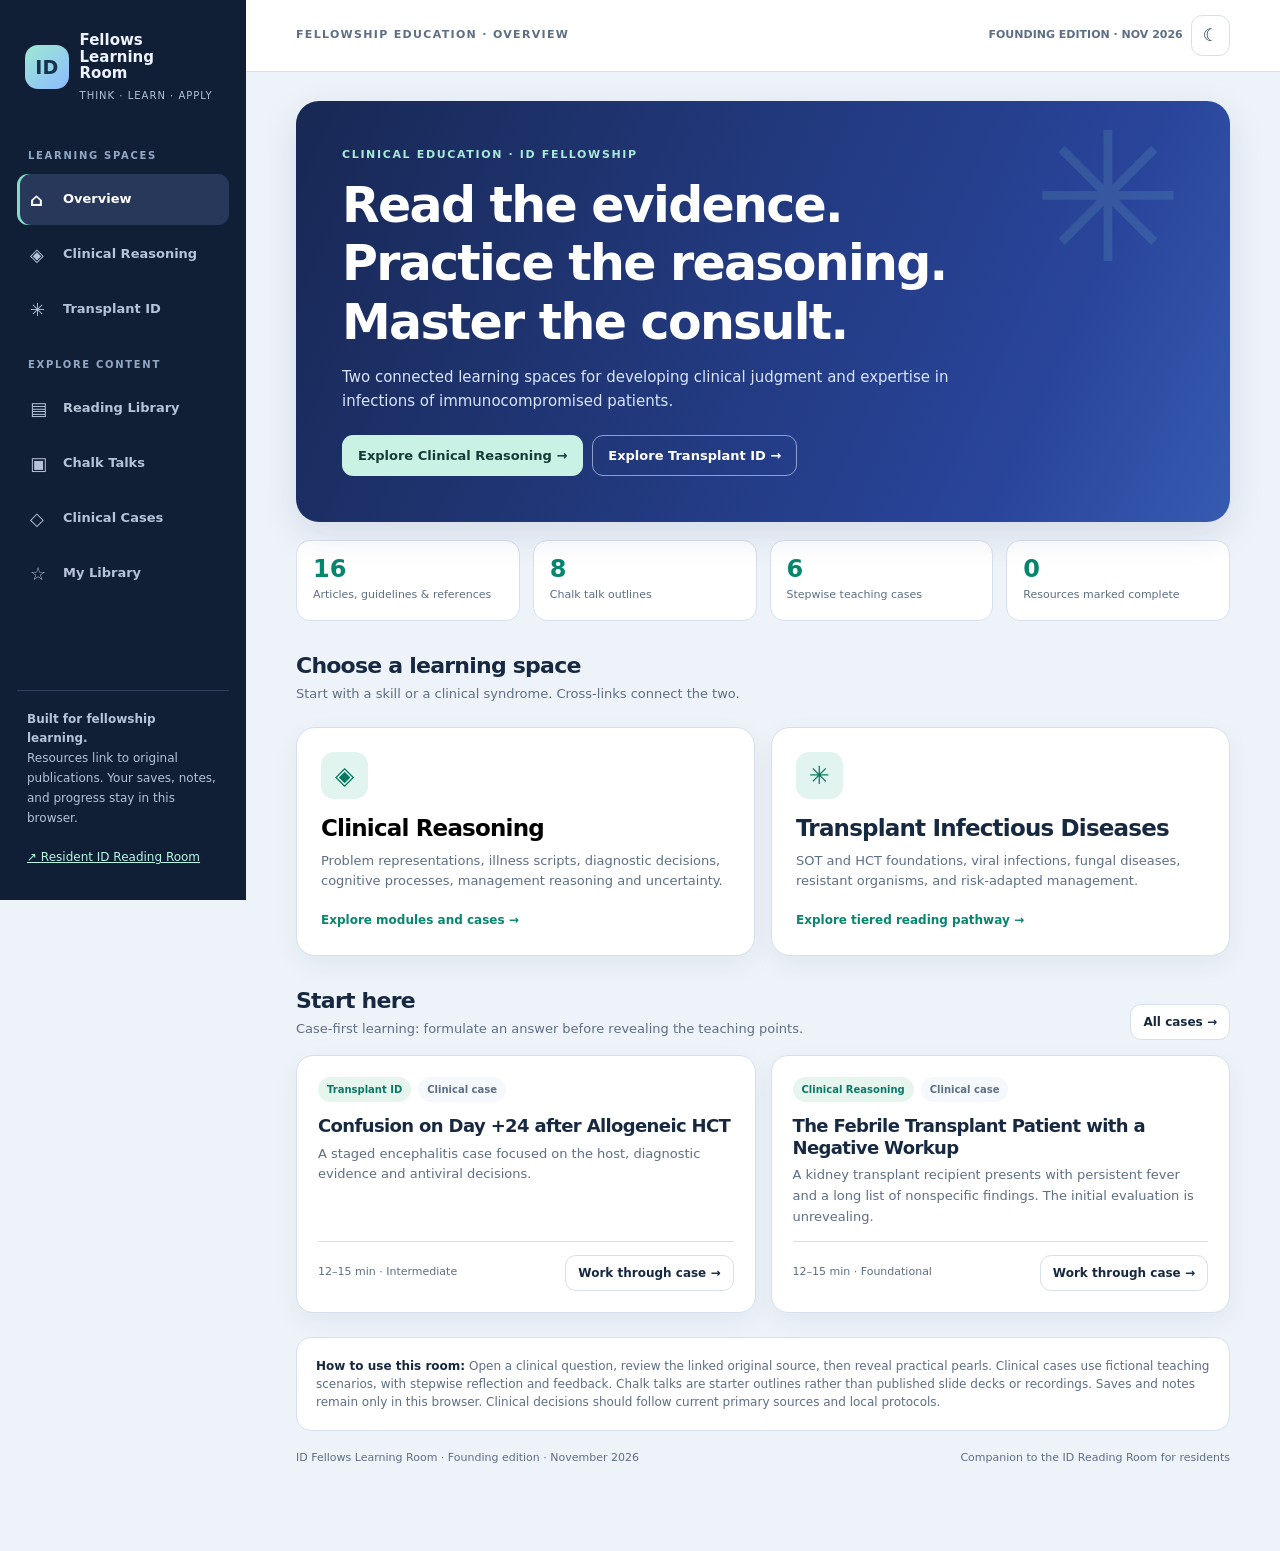
==== commit 2f270888: "Route Explore Transplant ID buttons to visible tiered reading section" ====
--- a/fellows/index.html
+++ b/fellows/index.html
@@ -18,6 +18,38 @@
 .overlay{position:fixed;inset:0;background:rgba(8,17,34,.66);z-index:80;display:none;align-items:center;justify-content:center;padding:16px}.overlay.show{display:flex}.dialog{width:min(790px,100%);max-height:94vh;display:flex;flex-direction:column;overflow:hidden;background:var(--card);border-radius:23px;border:1px solid var(--line);box-shadow:0 26px 90px rgba(0,0,0,.25)}.dialoghead{display:flex;justify-content:space-between;gap:14px;padding:23px 26px;border-bottom:1px solid var(--line)}.dialoghead h2{font-size:25px;margin:10px 0 0}.close{align-self:flex-start;background:var(--soft);color:var(--ink);font-size:22px;border:1px solid var(--line);border-radius:10px;width:38px;height:38px}.dialogbody{padding:25px 26px;overflow:auto}.dialogfoot{padding:14px 26px;display:flex;gap:9px;flex-wrap:wrap;border-top:1px solid var(--line)}.dialogfoot .push{flex:1}.boxnote{border-left:4px solid #4a68de;background:var(--soft);padding:17px 18px;margin:0 0 18px;border-radius:10px}.boxnote strong{color:var(--green);display:block;margin-bottom:6px;font-size:11px;text-transform:uppercase;letter-spacing:.1em}.boxnote p{margin:0;font-size:14px;color:var(--ink);font-weight:660}.subsection{margin:18px 0}.subsection h3{font-size:15px;margin:0 0 8px}.subsection p,.subsection li{font-size:13px;color:var(--muted);line-height:1.7}.pearl{padding:16px 18px;border:1px solid #9cdbcf;border-radius:13px;background:var(--soft);margin:13px 0}.pearl p{margin:6px 0;font-size:13px}.answer{white-space:pre-wrap;background:var(--soft);border:1px solid var(--line);padding:17px;border-radius:13px;font-size:14px;line-height:1.7;margin-top:14px}.caseinfo{font-size:14px;line-height:1.7;color:var(--ink);margin:12px 0 18px}.notes{display:block;width:100%;min-height:90px;resize:vertical;border:1px solid var(--line);background:var(--soft);color:var(--ink);padding:12px;border-radius:11px;margin-top:8px}.hint{font-size:11px;color:var(--muted);margin-top:7px}.empty{border:1px dashed var(--line);border-radius:14px;background:var(--card);padding:30px;color:var(--muted);grid-column:1/-1;text-align:center}.mobilemenu{display:none}ul{padding-left:22px}
 @media(max-width:1050px){nav.sidebar{width:206px;flex-basis:206px}.quick{grid-template-columns:repeat(2,1fr)}}
 @media(max-width:760px){nav.sidebar{position:fixed;z-index:40;left:0;transform:translateX(-100%);transition:transform .2s;width:260px;box-shadow:10px 0 40px #0c183065}nav.sidebar.open{transform:translateX(0)}.mobilemenu{display:inline-flex}.topbar{height:65px}.grid,.tracks{grid-template-columns:1fr}.content{padding:21px 17px 70px}.dialoghead,.dialogbody,.dialogfoot{padding:17px}.topbar .overline{font-size:10px}.hero h1{font-size:31px}.quick{gap:9px}.q{padding:13px}.pagehead h1{font-size:29px}}
+
+/* Transplant ID course navigation and tier-based core service reading */
+.tid-subnav{display:none;gap:3px;margin:1px 0 10px 21px;padding:4px 0 6px 11px;border-left:1px solid #49617d}
+.tid-subnav.open{display:grid}.subnavbtn{border:0;background:transparent;border-radius:9px;color:#9fb4cc;text-align:left;font-size:12px;font-weight:600;padding:9px 11px;line-height:1.35}
+.subnavbtn:hover{background:#1a2b45;color:white}.subnavbtn.active{background:#24395a;color:#b7f1df;font-weight:800}
+.tid-menu{display:grid;grid-template-columns:repeat(4,minmax(0,1fr));gap:12px;margin:12px 0 28px}
+.tid-option{position:relative;border:1px solid var(--line);border-radius:16px;padding:17px 16px;display:flex;flex-direction:column;align-items:flex-start;gap:9px;text-align:left;background:var(--card);color:var(--ink);box-shadow:var(--shadow);transition:transform .16s,border-color .16s}
+.tid-option:hover{transform:translateY(-2px);border-color:#7cccb7}.tid-option.active{background:var(--soft);border:2px solid var(--green);padding:16px 15px}
+.tid-option .ticon{font-size:21px;background:#dcf4e9;color:#087c66;padding:7px;border-radius:10px;line-height:1.4}
+.tid-option strong{font-size:13px;line-height:1.35}.tid-option small{font-size:11px;line-height:1.4}
+.tid-option.active:after{content:"●";font-size:10px;color:var(--green);position:absolute;right:13px;top:12px}
+.tier-intro{display:flex;justify-content:space-between;gap:22px;align-items:center;background:linear-gradient(115deg,#173658,#22576d);color:white;border-radius:19px;padding:24px 27px;margin:8px 0 22px}
+.tier-intro h2{font-size:24px;margin:7px 0 9px}.tier-intro p{font-size:13px;line-height:1.7;color:#e0ecf4;max-width:760px;margin:0}
+.tier-intro .tier-summary{flex:0 0 auto;text-align:center;border:1px solid #6f93a3;border-radius:13px;padding:14px 20px;background:#ffffff11}
+.tier-intro .tier-summary strong{font-size:28px;display:block;line-height:1.1}.tier-intro .tier-summary small{font-size:11px;color:#d4e8ed}
+.tier-panel{background:var(--card);border:1px solid var(--line);border-radius:19px;margin:16px 0;padding:23px 25px;box-shadow:var(--shadow)}
+.tier-heading{display:flex;gap:14px;align-items:flex-start;justify-content:space-between;flex-wrap:wrap}
+.tier-kicker{display:inline-block;background:#e4f5ee;color:#107c66;font-weight:850;font-size:10px;letter-spacing:.08em;text-transform:uppercase;padding:5px 10px;border-radius:999px;margin-bottom:8px}
+.tier-panel h3{font-size:21px;margin:0 0 7px}.tier-panel .tier-purpose{margin:0;color:var(--muted);font-size:13px;max-width:720px}
+.tier-count{text-align:right;font-size:12px;color:var(--muted);min-width:112px}.tier-count strong{display:block;font-size:18px;color:var(--green)}
+.tier-progress{width:100%;height:6px;background:var(--soft);border-radius:99px;margin:16px 0 3px;overflow:hidden}.tier-progress>span{display:block;height:100%;background:var(--green);border-radius:99px}
+.tier-reads{margin:13px 0 0;display:grid;gap:0}.tier-read{display:flex;align-items:center;gap:14px;padding:16px 0;border-top:1px solid var(--line)}
+.tier-read .order{color:var(--muted);background:var(--soft);font-size:11px;font-weight:850;width:37px;height:37px;display:grid;place-items:center;border-radius:11px;flex:0 0 auto}
+.tier-read .readtext{flex:1;min-width:0}.tier-read .readtext strong{display:block;font-size:14px;line-height:1.35}.tier-read .readtext small{display:block;line-height:1.5;font-size:11px;margin-top:5px}
+.tier-read .ready{font-size:11px;color:var(--green);font-weight:800;white-space:nowrap}.tier-read .btn{flex:0 0 auto}
+.curriculum-note{padding:19px 23px;border:1px dashed var(--line);border-radius:15px;background:var(--soft);margin:24px 0 12px}
+.curriculum-note h3{font-size:15px;margin:0 0 8px}.curriculum-note p{font-size:12px;color:var(--muted);margin:0}
+.curriculum-note .future{display:flex;gap:7px;flex-wrap:wrap;margin-top:13px}.curriculum-note .future span{font-size:11px;padding:6px 9px;border-radius:99px;background:var(--card);color:var(--muted);border:1px solid var(--line)}
+body.dark .tier-kicker,body.dark .tid-option .ticon{background:#164439;color:#a1edce}
+@media(max-width:1150px){.tid-menu{grid-template-columns:repeat(2,minmax(0,1fr))}}
+@media(max-width:760px){.tier-intro{display:block;padding:22px}.tier-intro .tier-summary{display:inline-block;margin-top:15px}.tier-panel{padding:18px}.tier-read{flex-wrap:wrap;gap:10px}.tier-read .readtext{flex-basis:calc(100% - 55px)}.tier-read .btn{margin-left:47px}.tier-reads{gap:1px}}
+@media(max-width:410px){.tid-menu{gap:8px}.tid-option{padding:12px}.tid-option.active{padding:11px}.tid-option strong{font-size:12px}.tid-option small{font-size:10px}}
 </style>
 </head>
 <body>
@@ -27,7 +59,13 @@
  <div class="navcap">Learning spaces</div>
  <button class="navbtn active" data-nav="home"><span class="ico">⌂</span>Overview</button>
  <button class="navbtn" data-nav="cr"><span class="ico">◈</span>Clinical Reasoning</button>
- <button class="navbtn" data-nav="tid"><span class="ico">✳</span>Transplant ID</button>
+ <a class="navbtn" href="transplant-id/"><span class="ico">✳</span>Transplant ID</a>
+ <div class="tid-subnav" id="tid-subnav" aria-label="Transplant ID sections">
+  <button class="subnavbtn" data-tid-tab="core">Core Reading for Service</button>
+  <button class="subnavbtn" data-tid-tab="readings">Reading & Guidelines</button>
+  <button class="subnavbtn" data-tid-tab="cases">Practice with a Clinical Case</button>
+  <button class="subnavbtn" data-tid-tab="talks">Chalk Talks & Lectures</button>
+ </div>
  <div class="navcap">Explore content</div>
  <button class="navbtn" data-nav="library"><span class="ico">▤</span>Reading Library</button>
  <button class="navbtn" data-nav="talks"><span class="ico">▣</span>Chalk Talks</button>
@@ -102,7 +140,7 @@
 {id:"k8",track:"tid",title:"Encephalopathy after HCT",topic:"HHV-6",time:"8 min",goal:"Build a high-stakes differential and correctly interpret HHV-6 testing.",outline:["Frame the limbic encephalitis syndrome.","Discuss timing, CSF PCR and MRI.","Address chromosomally integrated HHV-6.","Discuss antiviral toxicity tradeoffs."]}
 ];
 var topics={cr:["Foundations","Problem representation","Illness scripts","Diagnostic thresholds","Management reasoning","Teaching reasoning"],tid:["Foundations","CMV","BK virus","HCT / Neutropenia","HCT / Viruses","HHV-6","Fungal infections","PJP","Resistant bacteria","Respiratory viruses"]};
-var state={page:"home",search:"",type:"All",track:"All",topic:"All",saved:load("saved",[]),done:load("done",[]),notes:load("notes",{}),theme:load("theme","light"),modal:null,step:0,revealed:false};
+var state={page:"home",tidTab:"core",search:"",type:"All",track:"All",topic:"All",saved:load("saved",[]),done:load("done",[]),notes:load("notes",{}),theme:load("theme","light"),modal:null,step:0,revealed:false};
 var $=function(s){return document.querySelector(s)};var esc=function(s){return String(s==null?"":s).replace(/[&<>"']/g,function(c){return {"&":"&amp;","<":"&lt;",">":"&gt;",'"':"&quot;","'":"&#39;"}[c]})};
 function load(k,fallback){try{var v=JSON.parse(localStorage.getItem("fellowsRoom_"+k));return v==null?fallback:v}catch(e){return fallback}}
 function persist(k,v){try{localStorage.setItem("fellowsRoom_"+k,JSON.stringify(v))}catch(e){}}
@@ -110,18 +148,41 @@
 function toggle(key,id){var a=state[key];var i=a.indexOf(id);i>=0?a.splice(i,1):a.push(id);persist(key,a);if(state.modal)openItem(state.modal.kind,state.modal.id,true);else render()}
 function trackname(t){return t==="cr"?"Clinical Reasoning":"Transplant ID"}function typeIcon(type){return {"Article":"↗","Guideline":"▤","Trial":"◷","Handbook":"▦"}[type]||"◈"}
 function elCard(item,kind){var details=kind==="resource"?item.question:kind==="case"?item.intro:item.goal;var date=kind==="resource"?item.source:kind==="case"?item.time+" · "+item.difficulty:item.time+" · Teaching outline";return '<article class="item"><div class="tags"><span class="tag">'+esc(trackname(item.track))+'</span><span class="tag neutral">'+esc(kind==="resource"?item.type:kind==="case"?"Clinical case":"Chalk talk")+'</span></div><h3>'+esc(item.title)+'</h3><p>'+esc(details)+'</p><div class="bottom"><small>'+esc(date)+'</small><button class="btn small secondary" data-open="'+kind+":"+item.id+'">'+(kind==="resource"?"Open guide":kind==="case"?"Work through case":"View outline")+' →</button></div></article>'}
-function buttons(){return '<button class="btn mint" data-nav="cr">Explore Clinical Reasoning →</button><button class="btn secondary" style="background:transparent;color:white;border-color:#8e9fce" data-nav="tid">Explore Transplant ID →</button>'}
+function buttons(){return '<button class="btn mint" data-nav="cr">Explore Clinical Reasoning →</button><a class="btn secondary" style="background:transparent;color:white;border-color:#8e9fce" href="transplant-id/">Explore Transplant ID →</a>'}
 function pagehead(title,desc){return '<div class="pagehead"><div class="eyebrow" style="color:var(--green)">ID FELLOWS LEARNING ROOM</div><h1>'+esc(title)+'</h1><p>'+esc(desc)+'</p></div>'}
-function home(){var all=R.length+C.length+T.length;return '<section class="hero"><div class="eyebrow">Clinical education · ID fellowship</div><h1>Read the evidence. Practice the reasoning. Master the consult.</h1><p>Two connected learning spaces for developing clinical judgment and expertise in infections of immunocompromised patients.</p><div class="actions">'+buttons()+'</div></section><div class="quick"><div class="q"><strong>'+R.length+'</strong><small>Articles, guidelines & references</small></div><div class="q"><strong>'+T.length+'</strong><small>Chalk talk outlines</small></div><div class="q"><strong>'+C.length+'</strong><small>Stepwise teaching cases</small></div><div class="q"><strong>'+state.done.length+'</strong><small>Resources marked complete</small></div></div><div class="sectionhead"><div><h2>Choose a learning space</h2><p>Start with a skill or a clinical syndrome. Cross-links connect the two.</p></div></div><div class="tracks"><button class="track" data-nav="cr"><span class="symbol">◈</span><h2>Clinical Reasoning</h2><p>Problem representations, illness scripts, diagnostic decisions, cognitive processes, management reasoning and uncertainty.</p><span class="last">Explore modules and cases →</span></button><button class="track" data-nav="tid"><span class="symbol">✳</span><h2>Transplant Infectious Diseases</h2><p>SOT and HCT foundations, viral infections, fungal diseases, resistant organisms, and risk-adapted management.</p><span class="last">Explore transplant ID resources →</span></button></div><div class="sectionhead"><div><h2>Start here</h2><p>Case-first learning: formulate an answer before revealing the teaching points.</p></div><button class="btn small secondary" data-nav="cases">All cases →</button></div><div class="grid">'+elCard(C[3],"case")+elCard(C[0],"case")+'</div>'+notice()}
+function home(){var all=R.length+C.length+T.length;return '<section class="hero"><div class="eyebrow">Clinical education · ID fellowship</div><h1>Read the evidence. Practice the reasoning. Master the consult.</h1><p>Two connected learning spaces for developing clinical judgment and expertise in infections of immunocompromised patients.</p><div class="actions">'+buttons()+'</div></section><div class="quick"><div class="q"><strong>'+R.length+'</strong><small>Articles, guidelines & references</small></div><div class="q"><strong>'+T.length+'</strong><small>Chalk talk outlines</small></div><div class="q"><strong>'+C.length+'</strong><small>Stepwise teaching cases</small></div><div class="q"><strong>'+state.done.length+'</strong><small>Resources marked complete</small></div></div><div class="sectionhead"><div><h2>Choose a learning space</h2><p>Start with a skill or a clinical syndrome. Cross-links connect the two.</p></div></div><div class="tracks"><button class="track" data-nav="cr"><span class="symbol">◈</span><h2>Clinical Reasoning</h2><p>Problem representations, illness scripts, diagnostic decisions, cognitive processes, management reasoning and uncertainty.</p><span class="last">Explore modules and cases →</span></button><a class="track" href="transplant-id/"><span class="symbol">✳</span><h2>Transplant Infectious Diseases</h2><p>SOT and HCT foundations, viral infections, fungal diseases, resistant organisms, and risk-adapted management.</p><span class="last">Explore tiered reading pathway →</span></a></div><div class="sectionhead"><div><h2>Start here</h2><p>Case-first learning: formulate an answer before revealing the teaching points.</p></div><button class="btn small secondary" data-nav="cases">All cases →</button></div><div class="grid">'+elCard(C[3],"case")+elCard(C[0],"case")+'</div>'+notice()}
 function notice(){return '<div class="notice"><strong>How to use this room:</strong> Open a clinical question, review the linked original source, then reveal practical pearls. Clinical cases use fictional teaching scenarios, with stepwise reflection and feedback. Chalk talks are starter outlines rather than published slide decks or recordings. Saves and notes remain only in this browser. Clinical decisions should follow current primary sources and local protocols.</div><div class="foot"><span>ID Fellows Learning Room · Founding edition · November 2026</span><span>Companion to the ID Reading Room for residents</span></div>'}
 function filterbar(items,heading){var label=state.search;var trackopts=state.page==="library"||state.page==="cases"||state.page==="talks"||state.page==="saved";var types=state.page==="library"||state.page==="saved";return '<div class="toolbar"><input aria-label="Search learning resources" class="search" id="search" placeholder="Search topic, question, title, or keyword…" value="'+esc(label)+'">'+(trackopts?'<select id="trackfilter" aria-label="Filter learning space"><option value="All">Both learning spaces</option><option value="cr"'+(state.track==="cr"?" selected":"")+'>Clinical Reasoning</option><option value="tid"'+(state.track==="tid"?" selected":"")+'>Transplant ID</option></select>':'')+(types?'<select id="typefilter" aria-label="Filter resource type">'+["All","Article","Guideline","Trial","Handbook","Case","Chalk Talk"].map(function(v){return '<option'+(state.type===v?" selected":"")+'>'+v+'</option>'}).join("")+'</select>':'')+'</div>'}
 function match(item,kind){if((state.page==="cr"||state.page==="tid")&&item.track!==state.page)return false;if(state.track!=="All"&&item.track!==state.track)return false;if(state.topic!=="All"&&item.topic!==state.topic)return false;if(state.type!=="All"&&(kind==="resource"?item.type:kind==="case"?"Case":"Chalk Talk")!==state.type)return false;var search=state.search.toLowerCase().trim();if(search){var blob=[item.title,item.topic,item.source||"",item.question||"",item.goal||"",item.intro||"",item.mission||""].join(" ").toLowerCase();if(blob.indexOf(search)<0)return false}return true}
 function renderCollection(items,kind){if(!items.length)return '<div class="empty">No matching items. Try clearing the search or filters.</div>';return items.map(function(x){return elCard(x,kind)}).join("")}
 function domain(domain){var cr=domain==="cr";var headline=cr?"Clinical Reasoning":"Transplant Infectious Diseases";var sub=cr?"Reasoning is a skill you can teach, practice, and deliberately improve. Move from representing problems to choosing actions under uncertainty.":"Use transplant type, immune deficits, timing, prophylaxis and microbiology to make high-stakes clinical decisions.";var tabs=topics[domain];var rr=R.filter(function(x){return match(x,"resource")});var cc=C.filter(function(x){return match(x,"case")});var tt=T.filter(function(x){return match(x,"talk")});return pagehead(headline,sub)+filterbar(R)+ '<div class="topiclist">'+['All'].concat(tabs).map(function(x){return '<button class="topicpill '+(state.topic===x?"active":"")+'" data-topic="'+esc(x)+'">'+esc(x)+'</button>'}).join("")+'</div><div class="sectionhead"><div><h2>Core reading & guidelines</h2><p>Original publications paired with questions and hidden clinical pearls.</p></div></div><div class="grid">'+renderCollection(rr,"resource")+'</div><div class="sectionhead"><div><h2>Practice with a clinical case</h2><p>Reveal evidence and reasoning feedback step by step.</p></div></div><div class="grid">'+renderCollection(cc,"case")+'</div><div class="sectionhead"><div><h2>Chalk talks</h2><p>Short teaching outlines ready to develop into slides or recordings.</p></div></div><div class="grid">'+renderCollection(tt,"talk")+'</div>'+notice()}
+
+/* Structured transplant-ID navigation and longitudinal tiered reading syllabus */
+var TID_MENU=[
+ {id:"core",name:"Core Reading for Service",desc:"Prioritized tiers for the consult rotation",icon:"▤"},
+ {id:"readings",name:"Reading & Guidelines",desc:"Browse and search the evidence library",icon:"⌕"},
+ {id:"cases",name:"Practice with a Clinical Case",desc:"Stepwise clinical decisions and feedback",icon:"◇"},
+ {id:"talks",name:"Chalk Talks & Lectures",desc:"Short teaching outlines by topic",icon:"▣"}
+];
+var TID_TIERS=[
+ {label:"Tier 1",title:"Start here · High-yield service essentials",timing:"Aim to read at the beginning of a Transplant ID rotation.",purpose:"Build an immediate framework for common consult decisions: CMV, neutropenic fever, viruses after HCT, and invasive fungal infections.",ids:["t1","t3","t4","t6"]},
+ {label:"Tier 2",title:"Core expertise · Common transplant syndromes",timing:"Work through during the rotation, guided by your patients.",purpose:"Develop depth in kidney-transplant complications, opportunistic respiratory infections, resistant Gram-negative organisms, and respiratory viruses.",ids:["t2","t7","t9","t10"]},
+ {label:"Tier 3",title:"Advanced · Focused case-based reading",timing:"Select based on complex cases, journal club, or specific learning needs.",purpose:"Interpret challenging diagnostic tests and appraise focused trial evidence for prevention or treatment strategies.",ids:["t5","t8"]}
+];
+function tierFor(id){var tier=TID_TIERS.find(function(t){return t.ids.indexOf(id)>=0});return tier?tier.label:""}
+function tidMenu(){return '<div class="tid-menu" aria-label="Transplant Infectious Diseases menu">'+TID_MENU.map(function(o){return '<button class="tid-option '+(state.tidTab===o.id?"active":"")+'" data-tid-tab="'+o.id+'" aria-pressed="'+(state.tidTab===o.id?"true":"false")+'"><span class="ticon" aria-hidden="true">'+o.icon+'</span><strong>'+esc(o.name)+'</strong><small>'+esc(o.desc)+'</small></button>'}).join("")+'</div>'}
+function renderTier(t){var n=t.ids.filter(function(id){return isDone(id)}).length;var total=t.ids.length;var percent=total?Math.round(100*n/total):0;return '<section class="tier-panel"><div class="tier-heading"><div><span class="tier-kicker">'+esc(t.label)+'</span><h3>'+esc(t.title)+'</h3><p class="tier-purpose">'+esc(t.purpose)+'</p><p class="muted" style="font-size:12px;margin:8px 0 0"><strong>Suggested pace:</strong> '+esc(t.timing)+'</p></div><div class="tier-count"><strong>'+n+' / '+total+'</strong>marked complete</div></div><div class="tier-progress" role="progressbar" aria-label="'+esc(t.label)+' completion" aria-valuemin="0" aria-valuemax="'+total+'" aria-valuenow="'+n+'"><span style="width:'+percent+'%"></span></div><div class="tier-reads">'+t.ids.map(function(id,i){var item=R.find(function(x){return x.id===id});if(!item)return '';return '<div class="tier-read"><div class="order">'+String(i+1).padStart(2,"0")+'</div><div class="readtext"><strong>'+esc(item.title)+'</strong><small>'+esc(item.topic)+' · '+esc(item.source)+'</small></div>'+(isDone(id)?'<span class="ready">✓ Complete</span>':'')+'<button class="btn small secondary" data-open="resource:'+esc(id)+'">Read & reflect →</button></div>'}).join("")+'</div></section>'}
+function transplant(){var title="Transplant Infectious Diseases";var sub="A service-ready curriculum with prioritized reading, a searchable evidence library, interactive cases, and short lectures.";var output=pagehead(title,sub)+tidMenu();
+ if(state.tidTab==="core"){var all=TID_TIERS.reduce(function(acc,t){return acc.concat(t.ids)},[]);var read=all.filter(function(id){return isDone(id)}).length;output+='<section class="tier-intro"><div><div class="eyebrow">Curriculum · Learning pathway</div><h2>Core Reading for Service</h2><p>Three reading tiers give fellows an achievable sequence without turning clinical learning into a checklist. Open a source, answer its clinical question, then reveal the pearls. Mark completed readings at your own pace.</p></div><div class="tier-summary"><strong>'+read+' / '+all.length+'</strong><small>readings completed</small></div></section>'+TID_TIERS.map(renderTier).join("")+'<section class="curriculum-note"><h3>Next resources to curate</h3><p>This is an initial reading pathway built from the existing verified-source library, not yet a comprehensive transplant-ID syllabus. The following essential themes are planned for expansion.</p><div class="future"><span>Net state of immunosuppression</span><span>Timeline of post-SOT infections</span><span>Pre-transplant screening & vaccines</span><span>Donor-derived infections</span><span>Strongyloides, Chagas & endemic fungi</span><span>HCT fungal prophylaxis</span></div></section>'}
+ else if(state.tidTab==="readings"){output+='<div class="sectionhead"><div><h2>Reading & Guidelines</h2><p>Browse every transplant-ID publication using the existing search and topic filters.</p></div></div>'+filterbar(R)+'<div class="topiclist">'+["All"].concat(topics.tid).map(function(x){return '<button class="topicpill '+(state.topic===x?"active":"")+'" data-topic="'+esc(x)+'">'+esc(x)+'</button>'}).join("")+'</div><div class="grid">'+renderCollection(R.filter(function(x){return match(x,"resource")}),"resource")+'</div>'}
+ else if(state.tidTab==="cases"){output+='<div class="sectionhead"><div><h2>Practice with a Clinical Case</h2><p>Work through staged clinical cases with deliberate pauses for problem representation, hypothesis updating and management decisions.</p></div></div>'+filterbar(C)+'<div class="grid">'+renderCollection(C.filter(function(x){return match(x,"case")}),"case")+'</div>'}
+ else if(state.tidTab==="talks"){output+='<div class="sectionhead"><div><h2>Chalk Talks & Lectures</h2><p>Teaching objectives and short talk outlines. Published lecture slides or recordings can be added when available.</p></div></div>'+filterbar(T)+'<div class="grid">'+renderCollection(T.filter(function(x){return match(x,"talk")}),"talk")+'</div>'}
+ return output+notice()}
+function setTidTab(tab){if(!TID_MENU.some(function(t){return t.id===tab}))return;state.page="tid";state.tidTab=tab;try{history.replaceState(null,"","?section="+encodeURIComponent(tab))}catch(e){}state.search="";state.topic="All";state.track="All";state.type="All";$("#sidebar").classList.remove("open");render();window.scrollTo(0,0)}
 function collection(){var page=state.page;var lib=page==="library",casepage=page==="cases",talkpage=page==="talks",saved=page==="saved";var title=lib?"Reading Library":casepage?"Clinical Cases":talkpage?"Chalk Talks":"My Library";var desc=lib?"Curated original articles, consensus documents, guidelines and key trials, each framed by a clinical question.":casepage?"Staged fictional cases that reward hypothesis updating, not simply guessing the diagnosis.":talkpage?"Short, structured teaching outlines for fellowship conferences and consult teaching.":"Your bookmarked resources and completed items. Everything is saved locally in this browser.";var pairs=[];if(lib||saved)R.forEach(function(x){if(match(x,"resource")&&(!saved||isSaved(x.id)))pairs.push([x,"resource"])});if(casepage||saved)C.forEach(function(x){if(match(x,"case")&&(!saved||isSaved(x.id)))pairs.push([x,"case"])});if(talkpage||saved)T.forEach(function(x){if(match(x,"talk")&&(!saved||isSaved(x.id)))pairs.push([x,"talk"])});return pagehead(title,desc)+filterbar(R)+'<div class="grid">'+(pairs.length?pairs.map(function(p){return elCard(p[0],p[1])}).join(""):'<div class="empty">'+(saved?"Your library is empty. Use ☆ Save on an opened resource to add it.":"No matching resources.")+'</div>')+'</div>'+(saved?'<div style="margin-top:22px"><button class="btn secondary small" id="export">Export local learning data (JSON)</button></div>':'')+notice()}
-function render(){document.body.classList.toggle("dark",state.theme==="dark");$("#theme").textContent=state.theme==="dark"?"☀":"☾";$("#toplabel").textContent="Fellowship education · "+({home:"Overview",cr:"Clinical Reasoning",tid:"Transplant ID",library:"Reading Library",talks:"Chalk Talks",cases:"Clinical Cases",saved:"My Library"}[state.page]);document.querySelectorAll(".navbtn").forEach(function(b){b.classList.toggle("active",b.dataset.nav===state.page)});$("#content").innerHTML=state.page==="home"?home():state.page==="cr"||state.page==="tid"?domain(state.page):collection();bindPage()}
-function setPage(page){state.page=page;state.search="";state.track="All";state.topic="All";state.type="All";$("#sidebar").classList.remove("open");render();window.scrollTo(0,0)}
-function bindPage(){document.querySelectorAll("[data-nav]").forEach(function(b){b.onclick=function(e){e.preventDefault();setPage(b.dataset.nav)}});document.querySelectorAll("[data-open]").forEach(function(b){b.onclick=function(){var p=b.dataset.open.split(":");openItem(p[0],p[1])}});document.querySelectorAll("[data-topic]").forEach(function(b){b.onclick=function(){state.topic=b.dataset.topic;render()}});var search=$("#search");if(search){search.oninput=function(){var a=search.selectionStart;state.search=search.value;render();var n=$("#search");n.focus();n.setSelectionRange(a,a)}}var t=$("#trackfilter");if(t)t.onchange=function(){state.track=t.value;render()};var f=$("#typefilter");if(f)f.onchange=function(){state.type=f.value;render()};var exp=$("#export");if(exp)exp.onclick=function(){var data={saved:state.saved,done:state.done,notes:state.notes,version:1};var blob=new Blob([JSON.stringify(data,null,2)],{type:"application/json"});var link=document.createElement("a");link.href=URL.createObjectURL(blob);link.download="id-fellows-learning-data.json";link.click();setTimeout(function(){URL.revokeObjectURL(link.href)},1000)}}
+function render(){document.body.classList.toggle("dark",state.theme==="dark");$("#theme").textContent=state.theme==="dark"?"☀":"☾";$("#toplabel").textContent="Fellowship education · "+({home:"Overview",cr:"Clinical Reasoning",tid:"Transplant ID",library:"Reading Library",talks:"Chalk Talks",cases:"Clinical Cases",saved:"My Library"}[state.page]);document.querySelectorAll(".navbtn").forEach(function(b){b.classList.toggle("active",b.dataset.nav===state.page)});var tidnav=$("#tid-subnav");tidnav.classList.toggle("open",state.page==="tid");tidnav.querySelectorAll(".subnavbtn").forEach(function(b){b.classList.toggle("active",state.page==="tid"&&b.dataset.tidTab===state.tidTab)});$("#content").innerHTML=state.page==="home"?home():state.page==="tid"?transplant():state.page==="cr"?domain("cr"):collection();bindPage()}
+function setPage(page){if(page==="tid"){window.location.href="transplant-id/";return}state.page=page;if(page==="tid")state.tidTab="core";try{history.replaceState(null,"",page==="tid"?"?section=core":location.pathname)}catch(e){}state.search="";state.track="All";state.topic="All";state.type="All";$("#sidebar").classList.remove("open");render();window.scrollTo(0,0)}
+function bindPage(){document.querySelectorAll("[data-tid-tab]").forEach(function(b){b.onclick=function(){setTidTab(b.dataset.tidTab)}});document.querySelectorAll("[data-nav]").forEach(function(b){b.onclick=function(e){e.preventDefault();setPage(b.dataset.nav)}});document.querySelectorAll("[data-open]").forEach(function(b){b.onclick=function(){var p=b.dataset.open.split(":");openItem(p[0],p[1])}});document.querySelectorAll("[data-topic]").forEach(function(b){b.onclick=function(){state.topic=b.dataset.topic;render()}});var search=$("#search");if(search){search.oninput=function(){var a=search.selectionStart;state.search=search.value;render();var n=$("#search");n.focus();n.setSelectionRange(a,a)}}var t=$("#trackfilter");if(t)t.onchange=function(){state.track=t.value;render()};var f=$("#typefilter");if(f)f.onchange=function(){state.type=f.value;render()};var exp=$("#export");if(exp)exp.onclick=function(){var data={saved:state.saved,done:state.done,notes:state.notes,version:1};var blob=new Blob([JSON.stringify(data,null,2)],{type:"application/json"});var link=document.createElement("a");link.href=URL.createObjectURL(blob);link.download="id-fellows-learning-data.json";link.click();setTimeout(function(){URL.revokeObjectURL(link.href)},1000)}}
 function modalParts(item,kind){return '<span class="tag">'+esc(trackname(item.track))+'</span><span class="tag neutral">'+esc(kind==="resource"?item.type:kind==="case"?"Clinical case":"Chalk talk")+'</span><span class="tag neutral">'+esc(item.topic)+'</span>'}
 function openItem(kind,id,keepStep){var arr=kind==="resource"?R:kind==="case"?C:T;var item=arr.find(function(x){return x.id===id});if(!item)return;if(!keepStep){state.step=0;state.revealed=false}state.modal={kind:kind,id:id};$("#overlay").classList.add("show");document.body.style.overflow="hidden";$("#modaltags").innerHTML=modalParts(item,kind);$("#modaltitle").textContent=item.title;
 var body="",foot='<span class="push"></span><button class="btn secondary small" id="saveitem">'+(isSaved(id)?"★ Saved":"☆ Save")+'</button><button class="btn secondary small" id="doneitem">'+(isDone(id)?"✓ Completed":"Mark complete")+'</button>';
@@ -130,7 +191,7 @@
 else {var step=item.steps[state.step];var key="case_"+id+"_"+state.step;body='<div class="muted" style="font-size:12px;margin-bottom:15px">'+esc(item.time)+' · '+esc(item.difficulty)+' · Stage '+(state.step+1)+' of '+item.steps.length+'</div><div class="caseinfo">'+esc(step.info)+'</div><div class="boxnote"><strong>Pause and Reason</strong><p>'+esc(step.prompt)+'</p></div><label for="casenote" style="font-weight:700;font-size:13px">Your working reasoning (private to this browser)</label><textarea class="notes" id="casenote" placeholder="Represent the problem, rank hypotheses, make a decision…"></textarea><div class="hint">No grading or forced answer. Feedback is available on demand.</div>'+(state.revealed?'<div class="answer"><strong>Faculty debrief</strong>\n'+esc(step.feedback)+'</div>':'<div style="margin-top:17px"><button class="btn small secondary" id="reveal">Reveal faculty debrief</button></div>')+(state.revealed?'<div style="margin-top:17px"><button class="btn small" id="nextstep">'+(state.step===item.steps.length-1?"Finish case":"Continue to next stage →")+'</button></div>':'');if(state.revealed)body+='<div style="margin-top:12px"><button class="btn small secondary" id="reveal">Hide feedback</button></div>';body+='<section class="subsection"><p class="muted">Synthetic educational scenario, not an actual patient record. Decisions shown are prompts rather than clinical orders.</p></section>'}
 $("#modalbody").innerHTML=body;$("#modalfoot").innerHTML=foot;var save=$("#saveitem");save.onclick=function(){toggle("saved",id)};var done=$("#doneitem");done.onclick=function(){toggle("done",id)};var reveal=$("#reveal");if(reveal)reveal.onclick=function(){if(kind==="case"){var field=$("#casenote");if(field){state.notes["case_"+id+"_"+state.step]=field.value;persist("notes",state.notes)}}state.revealed=!state.revealed;openItem(kind,id,true)};var field=$("#casenote");if(field){var k="case_"+id+"_"+state.step;field.value=state.notes[k]||"";field.oninput=function(){state.notes[k]=field.value;persist("notes",state.notes)}}var next=$("#nextstep");if(next)next.onclick=function(){if(state.step===item.steps.length-1){if(!isDone(id)){state.done.push(id);persist("done",state.done)}closeModal();render()}else{state.step++;state.revealed=false;openItem(kind,id,true)}}}
 function closeModal(){state.modal=null;$("#overlay").classList.remove("show");document.body.style.overflow=""}
-$("#close").onclick=closeModal;$("#overlay").onclick=function(e){if(e.target===$("#overlay"))closeModal()};document.addEventListener("keydown",function(e){if(e.key==="Escape"&&state.modal)closeModal()});$("#menu").onclick=function(){$("#sidebar").classList.toggle("open")};$("#theme").onclick=function(){state.theme=state.theme==="light"?"dark":"light";persist("theme",state.theme);render()};document.querySelector(".brand").onclick=function(e){e.preventDefault();setPage("home")};render();
+$("#close").onclick=closeModal;$("#overlay").onclick=function(e){if(e.target===$("#overlay"))closeModal()};document.addEventListener("keydown",function(e){if(e.key==="Escape"&&state.modal)closeModal()});$("#menu").onclick=function(){$("#sidebar").classList.toggle("open")};$("#theme").onclick=function(){state.theme=state.theme==="light"?"dark":"light";persist("theme",state.theme);render()};document.querySelector(".brand").onclick=function(e){e.preventDefault();setPage("home")};try{var initialSection=new URLSearchParams(window.location.search).get("section");if(["core","readings","cases","talks"].indexOf(initialSection)>=0){state.page="tid";state.tidTab=initialSection}}catch(e){}render();
 })();
 </script>
 </body></html>
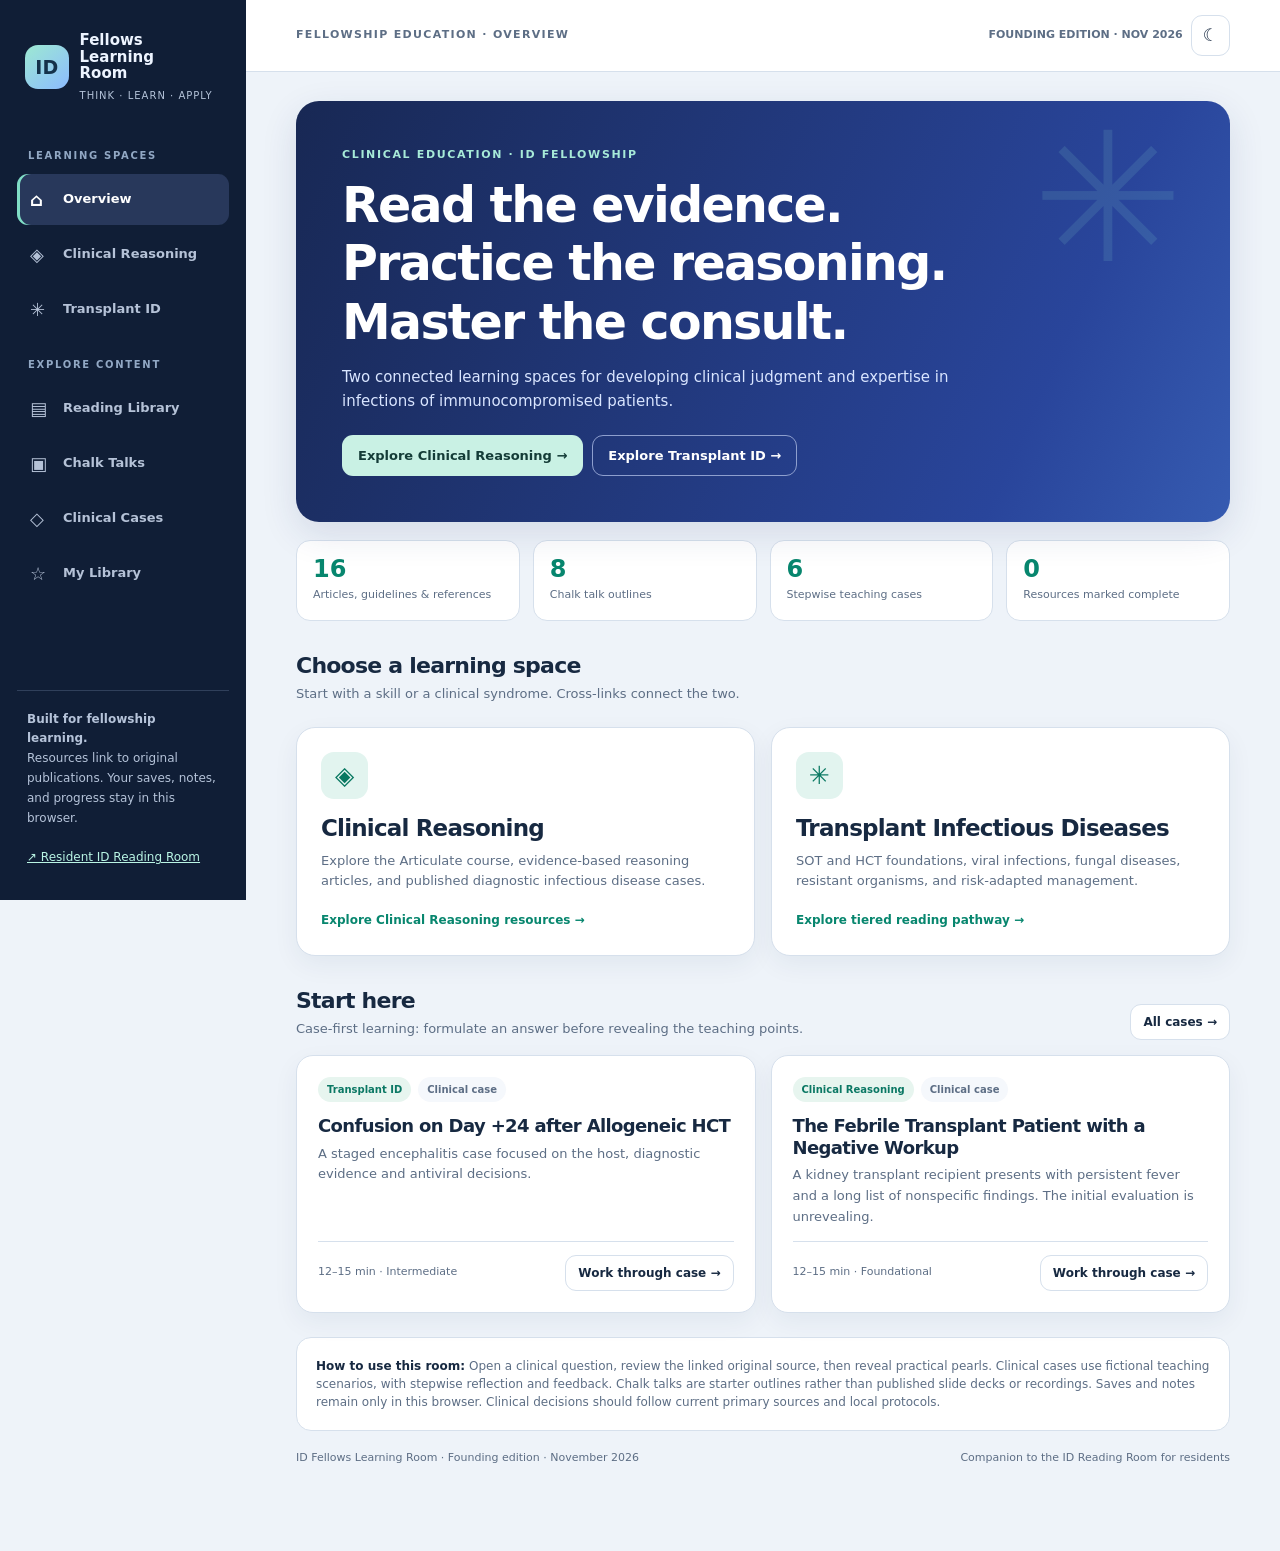
==== commit eac7716e: "Link Clinical Reasoning navigation to dedicated Articulate, articles and published case library" ====
--- a/fellows/index.html
+++ b/fellows/index.html
@@ -58,7 +58,7 @@
  <a class="brand" href="#" data-nav="home"><span class="brandmark">ID</span><span><strong>Fellows Learning<br>Room</strong><small>THINK · LEARN · APPLY</small></span></a>
  <div class="navcap">Learning spaces</div>
  <button class="navbtn active" data-nav="home"><span class="ico">⌂</span>Overview</button>
- <button class="navbtn" data-nav="cr"><span class="ico">◈</span>Clinical Reasoning</button>
+ <a class="navbtn" href="clinical-reasoning/"><span class="ico">◈</span>Clinical Reasoning</a>
  <a class="navbtn" href="transplant-id/"><span class="ico">✳</span>Transplant ID</a>
  <div class="tid-subnav" id="tid-subnav" aria-label="Transplant ID sections">
   <button class="subnavbtn" data-tid-tab="core">Core Reading for Service</button>
@@ -148,9 +148,9 @@
 function toggle(key,id){var a=state[key];var i=a.indexOf(id);i>=0?a.splice(i,1):a.push(id);persist(key,a);if(state.modal)openItem(state.modal.kind,state.modal.id,true);else render()}
 function trackname(t){return t==="cr"?"Clinical Reasoning":"Transplant ID"}function typeIcon(type){return {"Article":"↗","Guideline":"▤","Trial":"◷","Handbook":"▦"}[type]||"◈"}
 function elCard(item,kind){var details=kind==="resource"?item.question:kind==="case"?item.intro:item.goal;var date=kind==="resource"?item.source:kind==="case"?item.time+" · "+item.difficulty:item.time+" · Teaching outline";return '<article class="item"><div class="tags"><span class="tag">'+esc(trackname(item.track))+'</span><span class="tag neutral">'+esc(kind==="resource"?item.type:kind==="case"?"Clinical case":"Chalk talk")+'</span></div><h3>'+esc(item.title)+'</h3><p>'+esc(details)+'</p><div class="bottom"><small>'+esc(date)+'</small><button class="btn small secondary" data-open="'+kind+":"+item.id+'">'+(kind==="resource"?"Open guide":kind==="case"?"Work through case":"View outline")+' →</button></div></article>'}
-function buttons(){return '<button class="btn mint" data-nav="cr">Explore Clinical Reasoning →</button><a class="btn secondary" style="background:transparent;color:white;border-color:#8e9fce" href="transplant-id/">Explore Transplant ID →</a>'}
+function buttons(){return '<a class="btn mint" href="clinical-reasoning/">Explore Clinical Reasoning →</a><a class="btn secondary" style="background:transparent;color:white;border-color:#8e9fce" href="transplant-id/">Explore Transplant ID →</a>'}
 function pagehead(title,desc){return '<div class="pagehead"><div class="eyebrow" style="color:var(--green)">ID FELLOWS LEARNING ROOM</div><h1>'+esc(title)+'</h1><p>'+esc(desc)+'</p></div>'}
-function home(){var all=R.length+C.length+T.length;return '<section class="hero"><div class="eyebrow">Clinical education · ID fellowship</div><h1>Read the evidence. Practice the reasoning. Master the consult.</h1><p>Two connected learning spaces for developing clinical judgment and expertise in infections of immunocompromised patients.</p><div class="actions">'+buttons()+'</div></section><div class="quick"><div class="q"><strong>'+R.length+'</strong><small>Articles, guidelines & references</small></div><div class="q"><strong>'+T.length+'</strong><small>Chalk talk outlines</small></div><div class="q"><strong>'+C.length+'</strong><small>Stepwise teaching cases</small></div><div class="q"><strong>'+state.done.length+'</strong><small>Resources marked complete</small></div></div><div class="sectionhead"><div><h2>Choose a learning space</h2><p>Start with a skill or a clinical syndrome. Cross-links connect the two.</p></div></div><div class="tracks"><button class="track" data-nav="cr"><span class="symbol">◈</span><h2>Clinical Reasoning</h2><p>Problem representations, illness scripts, diagnostic decisions, cognitive processes, management reasoning and uncertainty.</p><span class="last">Explore modules and cases →</span></button><a class="track" href="transplant-id/"><span class="symbol">✳</span><h2>Transplant Infectious Diseases</h2><p>SOT and HCT foundations, viral infections, fungal diseases, resistant organisms, and risk-adapted management.</p><span class="last">Explore tiered reading pathway →</span></a></div><div class="sectionhead"><div><h2>Start here</h2><p>Case-first learning: formulate an answer before revealing the teaching points.</p></div><button class="btn small secondary" data-nav="cases">All cases →</button></div><div class="grid">'+elCard(C[3],"case")+elCard(C[0],"case")+'</div>'+notice()}
+function home(){var all=R.length+C.length+T.length;return '<section class="hero"><div class="eyebrow">Clinical education · ID fellowship</div><h1>Read the evidence. Practice the reasoning. Master the consult.</h1><p>Two connected learning spaces for developing clinical judgment and expertise in infections of immunocompromised patients.</p><div class="actions">'+buttons()+'</div></section><div class="quick"><div class="q"><strong>'+R.length+'</strong><small>Articles, guidelines & references</small></div><div class="q"><strong>'+T.length+'</strong><small>Chalk talk outlines</small></div><div class="q"><strong>'+C.length+'</strong><small>Stepwise teaching cases</small></div><div class="q"><strong>'+state.done.length+'</strong><small>Resources marked complete</small></div></div><div class="sectionhead"><div><h2>Choose a learning space</h2><p>Start with a skill or a clinical syndrome. Cross-links connect the two.</p></div></div><div class="tracks"><a class="track" href="clinical-reasoning/"><span class="symbol">◈</span><h2>Clinical Reasoning</h2><p>Explore the Articulate course, evidence-based reasoning articles, and published diagnostic infectious disease cases.</p><span class="last">Explore Clinical Reasoning resources →</span></a><a class="track" href="transplant-id/"><span class="symbol">✳</span><h2>Transplant Infectious Diseases</h2><p>SOT and HCT foundations, viral infections, fungal diseases, resistant organisms, and risk-adapted management.</p><span class="last">Explore tiered reading pathway →</span></a></div><div class="sectionhead"><div><h2>Start here</h2><p>Case-first learning: formulate an answer before revealing the teaching points.</p></div><button class="btn small secondary" data-nav="cases">All cases →</button></div><div class="grid">'+elCard(C[3],"case")+elCard(C[0],"case")+'</div>'+notice()}
 function notice(){return '<div class="notice"><strong>How to use this room:</strong> Open a clinical question, review the linked original source, then reveal practical pearls. Clinical cases use fictional teaching scenarios, with stepwise reflection and feedback. Chalk talks are starter outlines rather than published slide decks or recordings. Saves and notes remain only in this browser. Clinical decisions should follow current primary sources and local protocols.</div><div class="foot"><span>ID Fellows Learning Room · Founding edition · November 2026</span><span>Companion to the ID Reading Room for residents</span></div>'}
 function filterbar(items,heading){var label=state.search;var trackopts=state.page==="library"||state.page==="cases"||state.page==="talks"||state.page==="saved";var types=state.page==="library"||state.page==="saved";return '<div class="toolbar"><input aria-label="Search learning resources" class="search" id="search" placeholder="Search topic, question, title, or keyword…" value="'+esc(label)+'">'+(trackopts?'<select id="trackfilter" aria-label="Filter learning space"><option value="All">Both learning spaces</option><option value="cr"'+(state.track==="cr"?" selected":"")+'>Clinical Reasoning</option><option value="tid"'+(state.track==="tid"?" selected":"")+'>Transplant ID</option></select>':'')+(types?'<select id="typefilter" aria-label="Filter resource type">'+["All","Article","Guideline","Trial","Handbook","Case","Chalk Talk"].map(function(v){return '<option'+(state.type===v?" selected":"")+'>'+v+'</option>'}).join("")+'</select>':'')+'</div>'}
 function match(item,kind){if((state.page==="cr"||state.page==="tid")&&item.track!==state.page)return false;if(state.track!=="All"&&item.track!==state.track)return false;if(state.topic!=="All"&&item.topic!==state.topic)return false;if(state.type!=="All"&&(kind==="resource"?item.type:kind==="case"?"Case":"Chalk Talk")!==state.type)return false;var search=state.search.toLowerCase().trim();if(search){var blob=[item.title,item.topic,item.source||"",item.question||"",item.goal||"",item.intro||"",item.mission||""].join(" ").toLowerCase();if(blob.indexOf(search)<0)return false}return true}
@@ -181,7 +181,7 @@
 function setTidTab(tab){if(!TID_MENU.some(function(t){return t.id===tab}))return;state.page="tid";state.tidTab=tab;try{history.replaceState(null,"","?section="+encodeURIComponent(tab))}catch(e){}state.search="";state.topic="All";state.track="All";state.type="All";$("#sidebar").classList.remove("open");render();window.scrollTo(0,0)}
 function collection(){var page=state.page;var lib=page==="library",casepage=page==="cases",talkpage=page==="talks",saved=page==="saved";var title=lib?"Reading Library":casepage?"Clinical Cases":talkpage?"Chalk Talks":"My Library";var desc=lib?"Curated original articles, consensus documents, guidelines and key trials, each framed by a clinical question.":casepage?"Staged fictional cases that reward hypothesis updating, not simply guessing the diagnosis.":talkpage?"Short, structured teaching outlines for fellowship conferences and consult teaching.":"Your bookmarked resources and completed items. Everything is saved locally in this browser.";var pairs=[];if(lib||saved)R.forEach(function(x){if(match(x,"resource")&&(!saved||isSaved(x.id)))pairs.push([x,"resource"])});if(casepage||saved)C.forEach(function(x){if(match(x,"case")&&(!saved||isSaved(x.id)))pairs.push([x,"case"])});if(talkpage||saved)T.forEach(function(x){if(match(x,"talk")&&(!saved||isSaved(x.id)))pairs.push([x,"talk"])});return pagehead(title,desc)+filterbar(R)+'<div class="grid">'+(pairs.length?pairs.map(function(p){return elCard(p[0],p[1])}).join(""):'<div class="empty">'+(saved?"Your library is empty. Use ☆ Save on an opened resource to add it.":"No matching resources.")+'</div>')+'</div>'+(saved?'<div style="margin-top:22px"><button class="btn secondary small" id="export">Export local learning data (JSON)</button></div>':'')+notice()}
 function render(){document.body.classList.toggle("dark",state.theme==="dark");$("#theme").textContent=state.theme==="dark"?"☀":"☾";$("#toplabel").textContent="Fellowship education · "+({home:"Overview",cr:"Clinical Reasoning",tid:"Transplant ID",library:"Reading Library",talks:"Chalk Talks",cases:"Clinical Cases",saved:"My Library"}[state.page]);document.querySelectorAll(".navbtn").forEach(function(b){b.classList.toggle("active",b.dataset.nav===state.page)});var tidnav=$("#tid-subnav");tidnav.classList.toggle("open",state.page==="tid");tidnav.querySelectorAll(".subnavbtn").forEach(function(b){b.classList.toggle("active",state.page==="tid"&&b.dataset.tidTab===state.tidTab)});$("#content").innerHTML=state.page==="home"?home():state.page==="tid"?transplant():state.page==="cr"?domain("cr"):collection();bindPage()}
-function setPage(page){if(page==="tid"){window.location.href="transplant-id/";return}state.page=page;if(page==="tid")state.tidTab="core";try{history.replaceState(null,"",page==="tid"?"?section=core":location.pathname)}catch(e){}state.search="";state.track="All";state.topic="All";state.type="All";$("#sidebar").classList.remove("open");render();window.scrollTo(0,0)}
+function setPage(page){if(page==="tid"){window.location.href="transplant-id/";return}if(page==="cr"){window.location.href="clinical-reasoning/";return}state.page=page;if(page==="tid")state.tidTab="core";try{history.replaceState(null,"",page==="tid"?"?section=core":location.pathname)}catch(e){}state.search="";state.track="All";state.topic="All";state.type="All";$("#sidebar").classList.remove("open");render();window.scrollTo(0,0)}
 function bindPage(){document.querySelectorAll("[data-tid-tab]").forEach(function(b){b.onclick=function(){setTidTab(b.dataset.tidTab)}});document.querySelectorAll("[data-nav]").forEach(function(b){b.onclick=function(e){e.preventDefault();setPage(b.dataset.nav)}});document.querySelectorAll("[data-open]").forEach(function(b){b.onclick=function(){var p=b.dataset.open.split(":");openItem(p[0],p[1])}});document.querySelectorAll("[data-topic]").forEach(function(b){b.onclick=function(){state.topic=b.dataset.topic;render()}});var search=$("#search");if(search){search.oninput=function(){var a=search.selectionStart;state.search=search.value;render();var n=$("#search");n.focus();n.setSelectionRange(a,a)}}var t=$("#trackfilter");if(t)t.onchange=function(){state.track=t.value;render()};var f=$("#typefilter");if(f)f.onchange=function(){state.type=f.value;render()};var exp=$("#export");if(exp)exp.onclick=function(){var data={saved:state.saved,done:state.done,notes:state.notes,version:1};var blob=new Blob([JSON.stringify(data,null,2)],{type:"application/json"});var link=document.createElement("a");link.href=URL.createObjectURL(blob);link.download="id-fellows-learning-data.json";link.click();setTimeout(function(){URL.revokeObjectURL(link.href)},1000)}}
 function modalParts(item,kind){return '<span class="tag">'+esc(trackname(item.track))+'</span><span class="tag neutral">'+esc(kind==="resource"?item.type:kind==="case"?"Clinical case":"Chalk talk")+'</span><span class="tag neutral">'+esc(item.topic)+'</span>'}
 function openItem(kind,id,keepStep){var arr=kind==="resource"?R:kind==="case"?C:T;var item=arr.find(function(x){return x.id===id});if(!item)return;if(!keepStep){state.step=0;state.revealed=false}state.modal={kind:kind,id:id};$("#overlay").classList.add("show");document.body.style.overflow="hidden";$("#modaltags").innerHTML=modalParts(item,kind);$("#modaltitle").textContent=item.title;
